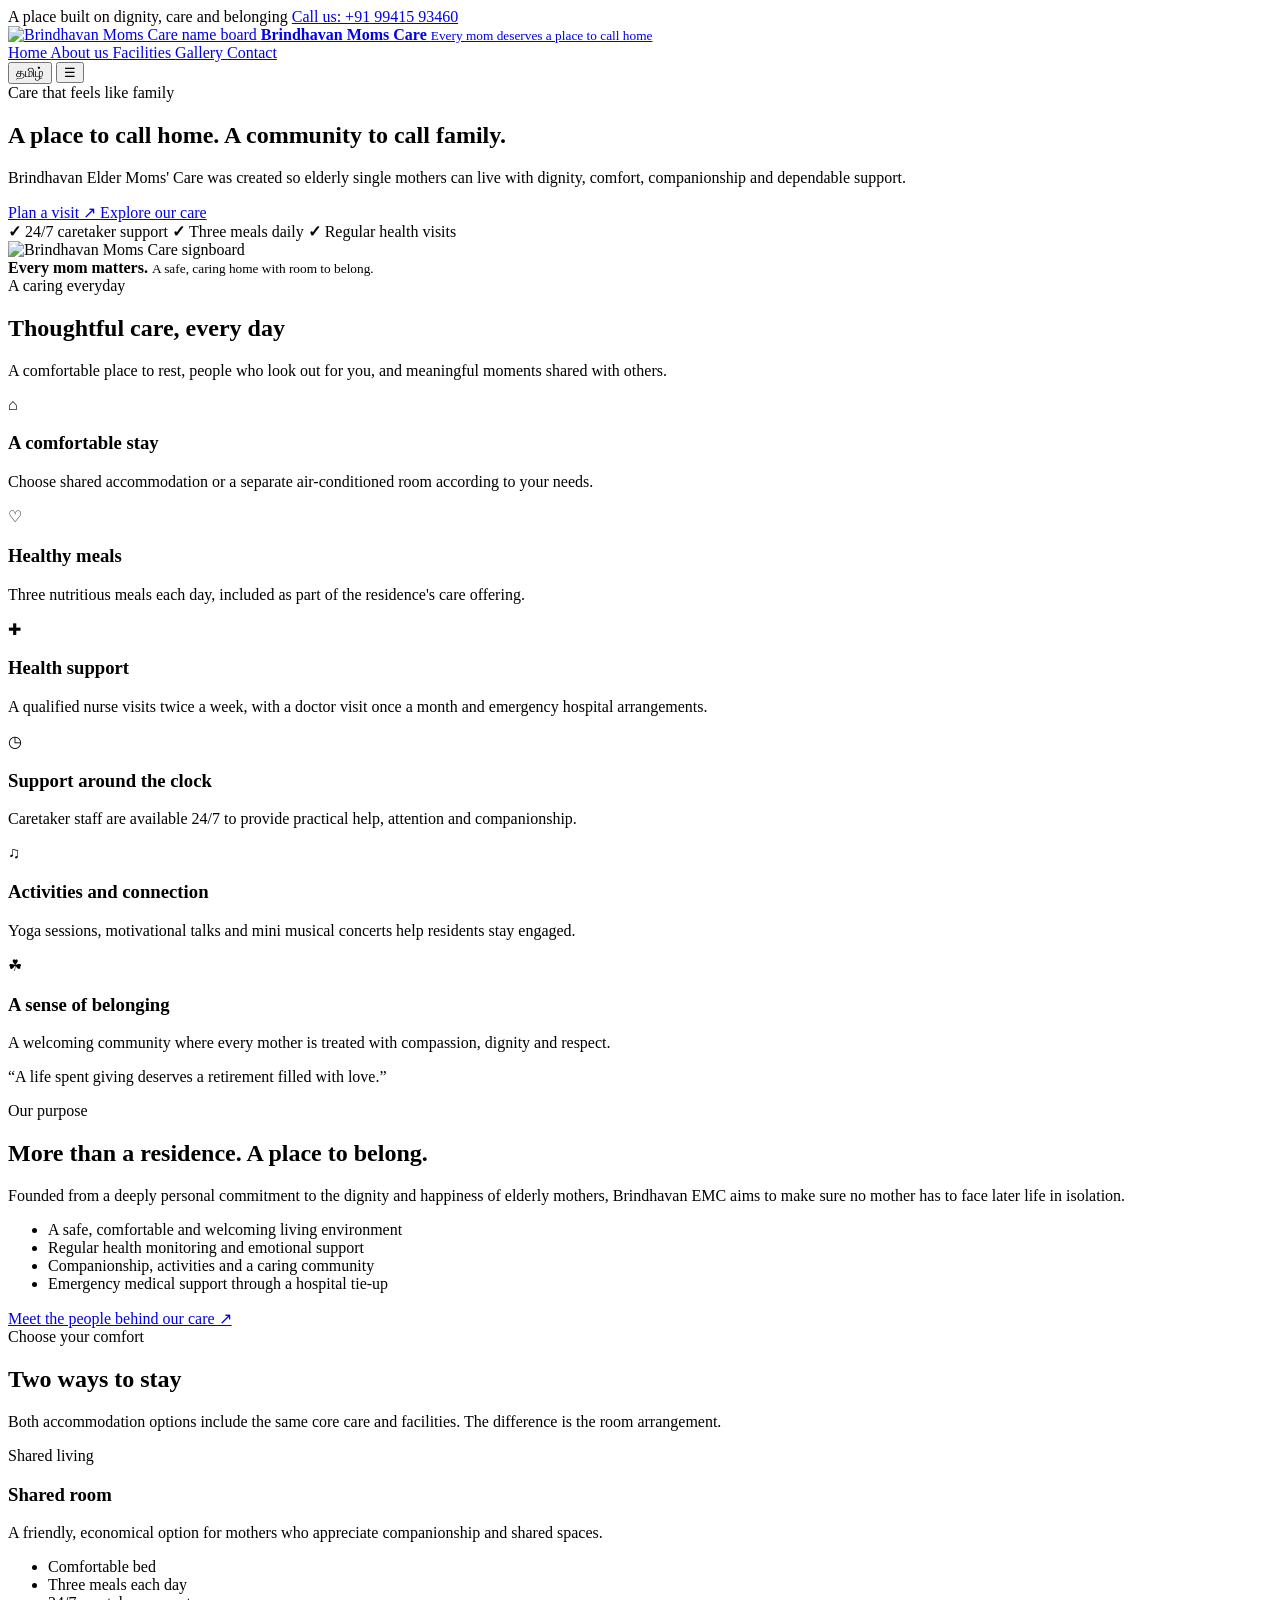
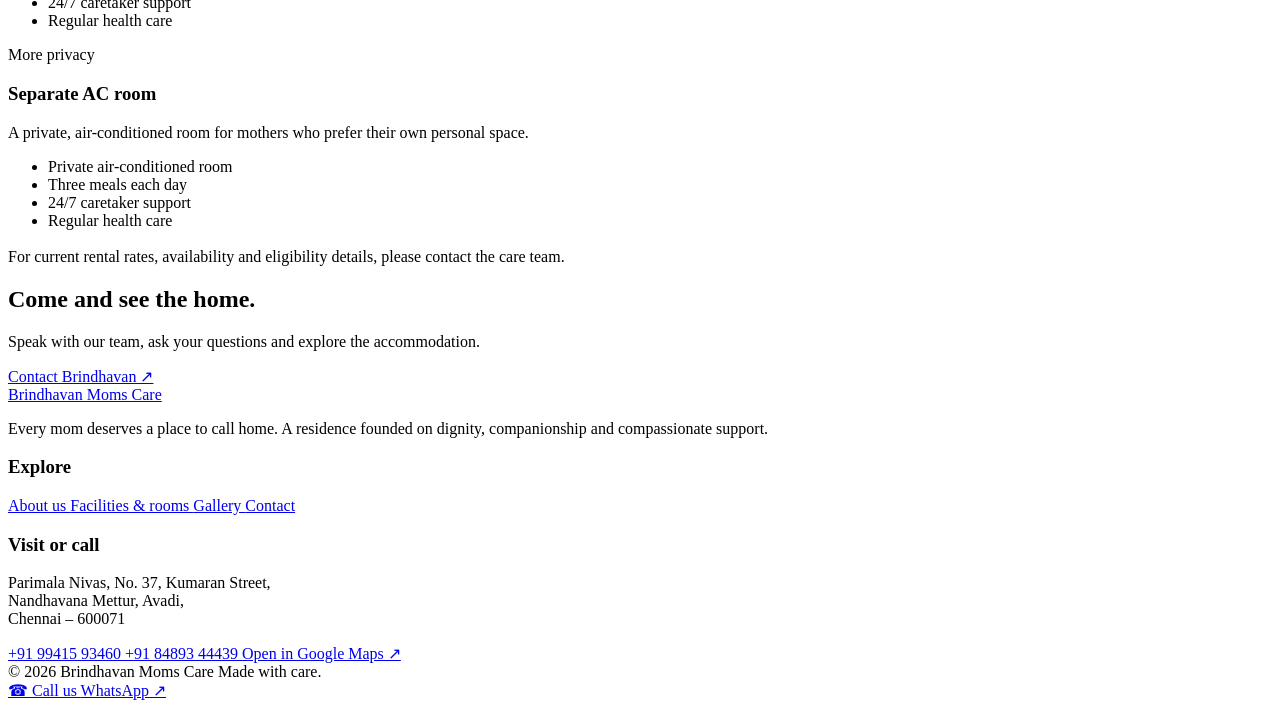
==== index.html @ d71b8631 "Add files via upload" ====
<!doctype html>
<html lang="en">
    <head>
        <meta charset="utf-8">
        <meta name="viewport" content="width=device-width,initial-scale=1">
        <meta name="theme-color" content="#304c3b">
        <meta name="description" content="Brindhavan Elder Moms' Care — a welcoming residence for elderly single mothers, with meals, round-the-clock caretaker support and regular health care.">
        <title>
            Brindhavan Moms Care | A place to call home
        </title>
        <link rel="stylesheet" href="assets/style.css">
    </head>
    <body>
        <div class="topbar">
            <div class="container">
                <span data-en="A place built on dignity, care and belonging" data-ta="மரியாதை, அக்கறை, அன்பு நிறைந்த இல்லம்">
                    A place built on dignity, care and belonging
                </span>
                <span class="top-right">
                    <a href="tel:+919941593460">
                        Call us: +91 99415 93460
                    </a>
                </span>
            </div>
        </div>
        <header class="site-header">
            <div class="container nav-wrap">
                <a class="brand" href="index.html">
                    <img src="assets/brindhavan-board.jpg" alt="Brindhavan Moms Care name board">
                    <span>
                        <strong>
                            Brindhavan Moms Care
                        </strong>
                        <small>
                            Every mom deserves a place to call home
                        </small>
                    </span>
                </a>
                <nav class="nav" aria-label="Main navigation">
                    <a class="active" href="index.html" data-en="Home" data-ta="முகப்பு">
                        Home
                    </a>
                    <a href="about.html" data-en="About us" data-ta="எங்களைப் பற்றி">
                        About us
                    </a>
                    <a href="facilities.html" data-en="Facilities" data-ta="வசதிகள்">
                        Facilities
                    </a>
                    <a href="gallery.html" data-en="Gallery" data-ta="புகைப்படங்கள்">
                        Gallery
                    </a>
                    <a href="contact.html" data-en="Contact" data-ta="தொடர்பு">
                        Contact
                    </a>
                </nav>
                <div class="nav-actions">
                    <button class="lang-btn" type="button" aria-label="Switch language">
                        தமிழ்
                    </button>
                    <button class="menu-btn" type="button" aria-label="Open navigation" aria-expanded="false">
                        ☰
                    </button>
                </div>
            </div>
        </header>
        <main>
            <section class="hero">
                <div class="container hero-grid">
                    <div class="hero-copy">
                        <span class="eyebrow" data-en="Care that feels like family" data-ta="குடும்பம் போன்ற அக்கறை">
                            Care that feels like family
                        </span>
                        <h1 data-en="A place to call home. A community to call family." data-ta="அன்பான இல்லம். குடும்பம் போன்ற உறவு.">
                            A place to call home. A community to call family.
                        </h1>
                        <p class="lead" data-en="Brindhavan Elder Moms' Care was created so elderly single mothers can live with dignity, comfort, companionship and dependable support." data-ta="முதிய ஒற்றைத் தாய்மார்கள் மரியாதை, வசதி, நட்பு மற்றும் நம்பகமான ஆதரவுடன் வாழ Brindhavan Elder Moms' Care உருவாக்கப்பட்டது.">
                            Brindhavan Elder Moms' Care was created so elderly single mothers can live with dignity, comfort, companionship and dependable support.
                        </p>
                        <div class="hero-actions">
                            <a class="btn" href="contact.html" data-en="Plan a visit ↗" data-ta="வருகையைத் திட்டமிடுங்கள் ↗">
                                Plan a visit ↗
                            </a>
                            <a class="btn light" href="facilities.html" data-en="Explore our care" data-ta="எங்கள் வசதிகளைப் பாருங்கள்">
                                Explore our care
                            </a>
                        </div>
                        <div class="trust-row">
                            <span>
                                <b class="check">
                                    ✓
                                </b>
                                24/7 caretaker support
                            </span>
                            <span>
                                <b class="check">
                                    ✓
                                </b>
                                Three meals daily
                            </span>
                            <span>
                                <b class="check">
                                    ✓
                                </b>
                                Regular health visits
                            </span>
                        </div>
                    </div>
                    <div class="hero-visual">
                        <div class="visual-orb">
                        </div>
                        <img class="hero-board" src="assets/brindhavan-board.jpg" alt="Brindhavan Moms Care signboard">
                        <div class="visual-note">
                            <strong>
                                Every mom matters.
                            </strong>
                            <small>
                                A safe, caring home with room to belong.
                            </small>
                        </div>
                    </div>
                </div>
            </section>
            <section class="section">
                <div class="container">
                    <div class="section-head center reveal">
                        <span class="eyebrow">
                            A caring everyday
                        </span>
                        <h2>
                            Thoughtful care, every day
                        </h2>
                        <p class="lead">
                            A comfortable place to rest, people who look out for you, and meaningful moments shared with others.
                        </p>
                    </div>
                    <div class="cards">
                        <article class="card reveal">
                            <div class="icon-box">
                                ⌂
                            </div>
                            <h3>
                                A comfortable stay
                            </h3>
                            <p>
                                Choose shared accommodation or a separate air-conditioned room according to your needs.
                            </p>
                        </article>
                        <article class="card reveal">
                            <div class="icon-box">
                                ♡
                            </div>
                            <h3>
                                Healthy meals
                            </h3>
                            <p>
                                Three nutritious meals each day, included as part of the residence's care offering.
                            </p>
                        </article>
                        <article class="card reveal">
                            <div class="icon-box">
                                ✚
                            </div>
                            <h3>
                                Health support
                            </h3>
                            <p>
                                A qualified nurse visits twice a week, with a doctor visit once a month and emergency hospital arrangements.
                            </p>
                        </article>
                        <article class="card reveal">
                            <div class="icon-box">
                                ◷
                            </div>
                            <h3>
                                Support around the clock
                            </h3>
                            <p>
                                Caretaker staff are available 24/7 to provide practical help, attention and companionship.
                            </p>
                        </article>
                        <article class="card reveal">
                            <div class="icon-box">
                                ♫
                            </div>
                            <h3>
                                Activities and connection
                            </h3>
                            <p>
                                Yoga sessions, motivational talks and mini musical concerts help residents stay engaged.
                            </p>
                        </article>
                        <article class="card reveal">
                            <div class="icon-box">
                                ☘
                            </div>
                            <h3>
                                A sense of belonging
                            </h3>
                            <p>
                                A welcoming community where every mother is treated with compassion, dignity and respect.
                            </p>
                        </article>
                    </div>
                </div>
            </section>
            <section class="section soft-band">
                <div class="container split">
                    <div class="art-panel reveal">
                        <div class="art-quote">
                            <p>
                                “A life spent giving deserves a retirement filled with love.”
                            </p>
                        </div>
                    </div>
                    <div class="reveal">
                        <span class="eyebrow">
                            Our purpose
                        </span>
                        <h2>
                            More than a residence. A place to belong.
                        </h2>
                        <p class="lead">
                            Founded from a deeply personal commitment to the dignity and happiness of elderly mothers, Brindhavan EMC aims to make sure no mother has to face later life in isolation.
                        </p>
                        <ul class="check-list">
                            <li>
                                A safe, comfortable and welcoming living environment
                            </li>
                            <li>
                                Regular health monitoring and emotional support
                            </li>
                            <li>
                                Companionship, activities and a caring community
                            </li>
                            <li>
                                Emergency medical support through a hospital tie-up
                            </li>
                        </ul>
                        <a class="btn" href="about.html">
                            Meet the people behind our care ↗
                        </a>
                    </div>
                </div>
            </section>
            <section class="section">
                <div class="container">
                    <div class="section-head reveal">
                        <span class="eyebrow">
                            Choose your comfort
                        </span>
                        <h2>
                            Two ways to stay
                        </h2>
                        <p class="lead">
                            Both accommodation options include the same core care and facilities. The difference is the room arrangement.
                        </p>
                    </div>
                    <div class="room-grid">
                        <article class="room-card reveal">
                            <span class="room-tag">
                                Shared living
                            </span>
                            <h3>
                                Shared room
                            </h3>
                            <p>
                                A friendly, economical option for mothers who appreciate companionship and shared spaces.
                            </p>
                            <ul>
                                <li>
                                    Comfortable bed
                                </li>
                                <li>
                                    Three meals each day
                                </li>
                                <li>
                                    24/7 caretaker support
                                </li>
                                <li>
                                    Regular health care
                                </li>
                            </ul>
                        </article>
                        <article class="room-card featured reveal">
                            <span class="room-tag">
                                More privacy
                            </span>
                            <h3>
                                Separate AC room
                            </h3>
                            <p>
                                A private, air-conditioned room for mothers who prefer their own personal space.
                            </p>
                            <ul>
                                <li>
                                    Private air-conditioned room
                                </li>
                                <li>
                                    Three meals each day
                                </li>
                                <li>
                                    24/7 caretaker support
                                </li>
                                <li>
                                    Regular health care
                                </li>
                            </ul>
                        </article>
                    </div>
                    <p style="margin-top:18px;color:var(--muted)">
                        For current rental rates, availability and eligibility details, please contact the care team.
                    </p>
                </div>
            </section>
            <section class="section" style="padding-top:0">
                <div class="container">
                    <div class="cta-band reveal">
                        <div>
                            <h2>
                                Come and see the home.
                            </h2>
                            <p>
                                Speak with our team, ask your questions and explore the accommodation.
                            </p>
                        </div>
                        <a class="btn" href="contact.html">
                            Contact Brindhavan ↗
                        </a>
                    </div>
                </div>
            </section>
        </main>
        <footer class="site-footer">
            <div class="container">
                <div class="footer-grid">
                    <div>
                        <a class="footer-brand" href="index.html">
                            Brindhavan Moms Care
                        </a>
                        <p>
                            Every mom deserves a place to call home. A residence founded on dignity, companionship and compassionate support.
                        </p>
                    </div>
                    <div>
                        <h3>
                            Explore
                        </h3>
                        <a href="about.html">
                            About us
                        </a>
                        <a href="facilities.html">
                            Facilities
                            &
                            rooms
                        </a>
                        <a href="gallery.html">
                            Gallery
                        </a>
                        <a href="contact.html">
                            Contact
                        </a>
                    </div>
                    <div>
                        <h3>
                            Visit or call
                        </h3>
                        <p>
                            Parimala Nivas, No. 37, Kumaran Street,
                            <br>
                            Nandhavana Mettur, Avadi,
                            <br>
                            Chennai – 600071
                        </p>
                        <a href="tel:+919941593460">
                            +91 99415 93460
                        </a>
                        <a href="tel:+918489344439">
                            +91 84893 44439
                        </a>
                        <a target="_blank" rel="noopener" href="https://www.google.com/maps/search/?api=1&query=Parimala+Nivas+Kumaran+Street+Nandhavana+Mettur+Avadi+Chennai+600071">
                            Open in Google Maps ↗
                        </a>
                    </div>
                </div>
                <div class="copyright">
                    <span>
                        ©
                        <span data-year>
                        </span>
                        Brindhavan Moms Care
                    </span>
                    <span>
                        Made with care.
                    </span>
                </div>
            </div>
        </footer>
        <div class="mobile-cta">
            <a class="btn" href="tel:+919941593460">
                ☎ Call us
            </a>
            <a class="btn gold" href="https://wa.me/919941593460" target="_blank" rel="noopener">
                WhatsApp ↗
            </a>
        </div>
        <script src="assets/script.js">
        </script>
        <script>
            document.querySelector('[data-year]').textContent=new Date().getFullYear();
        </script>
    </body>
</html>
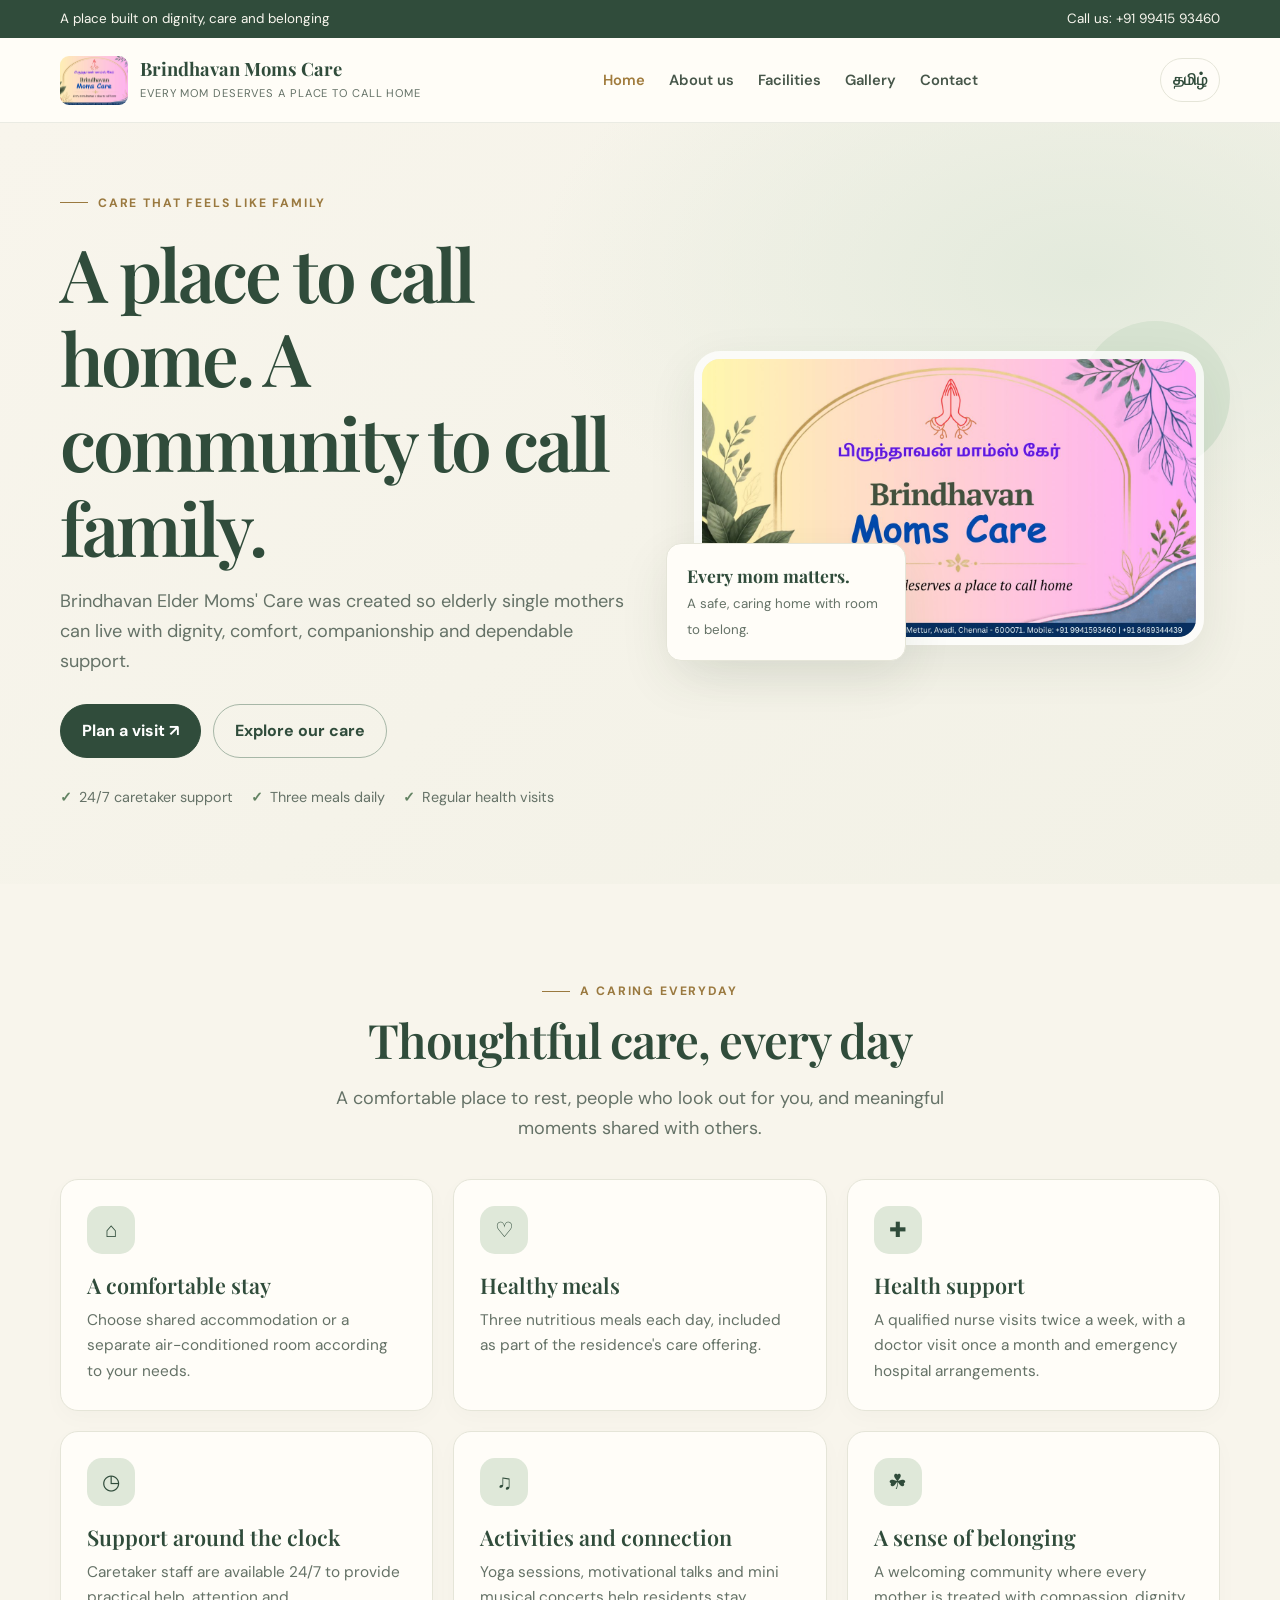
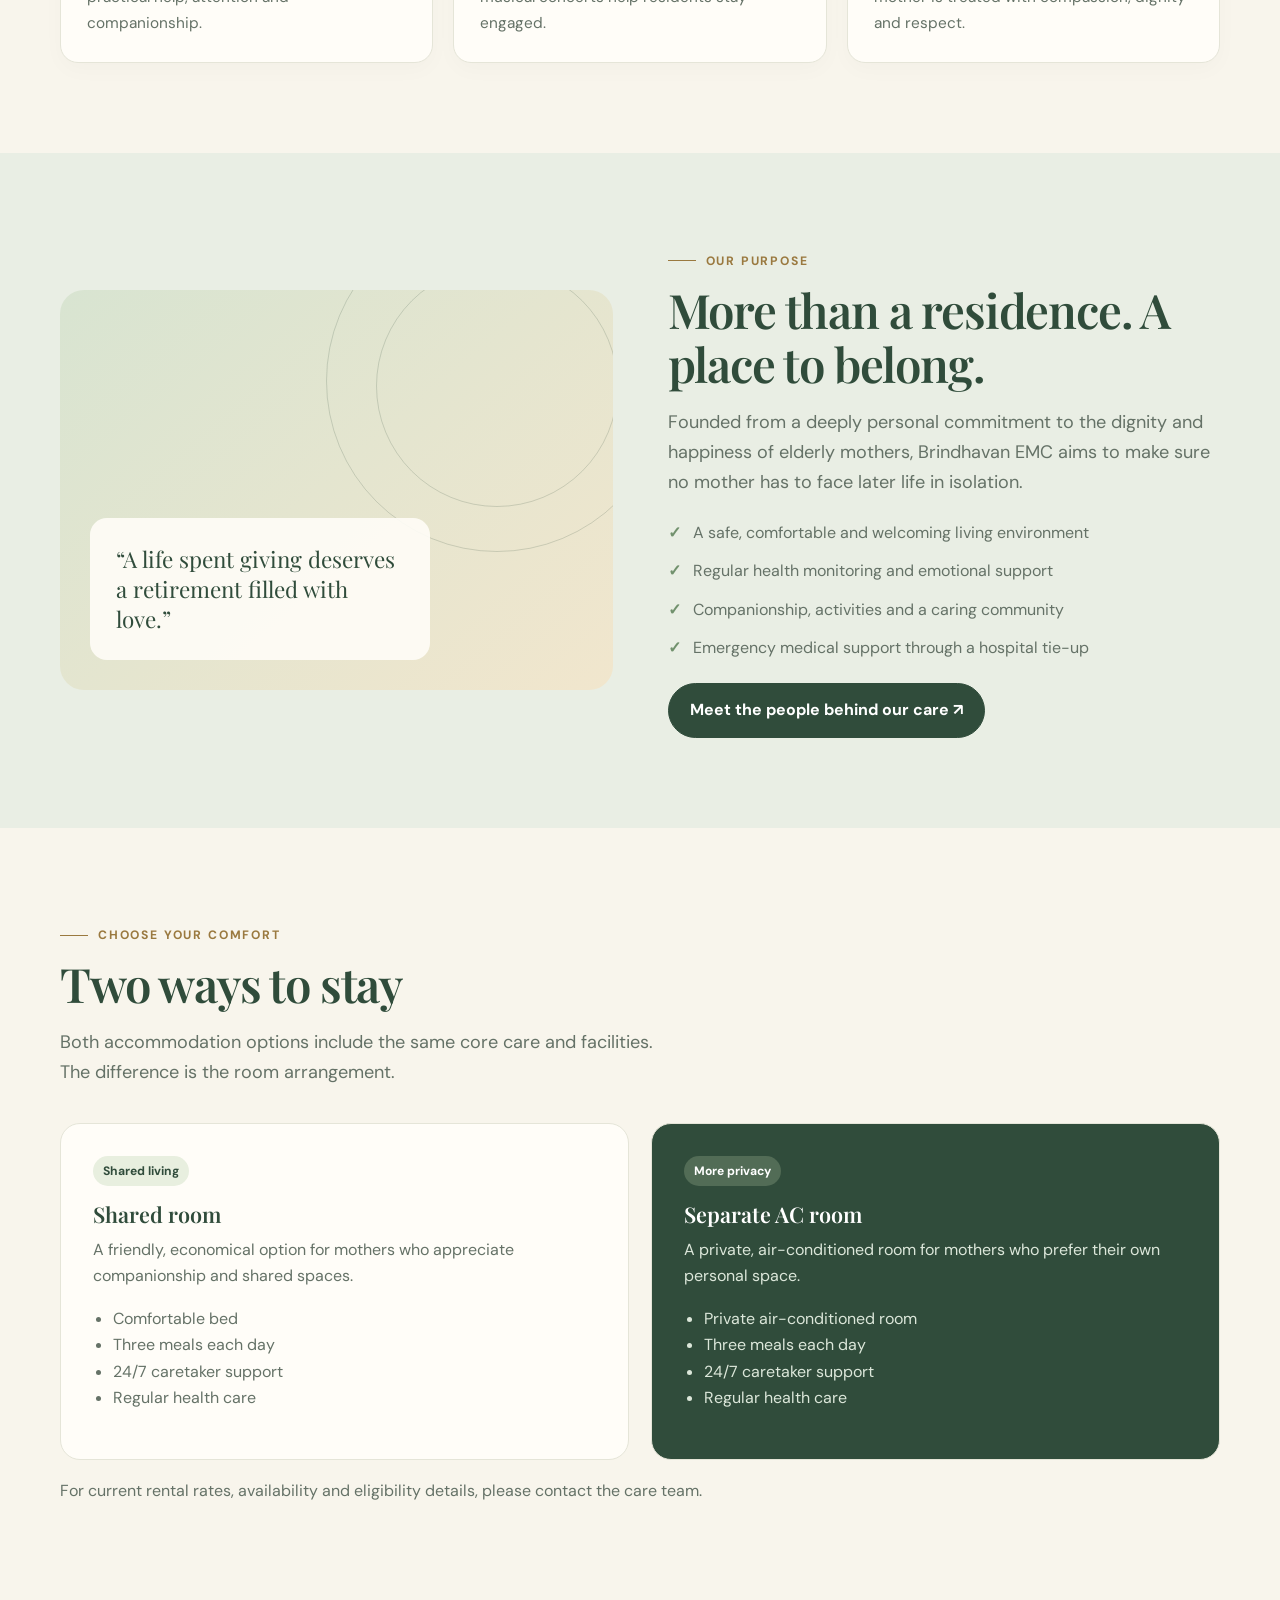
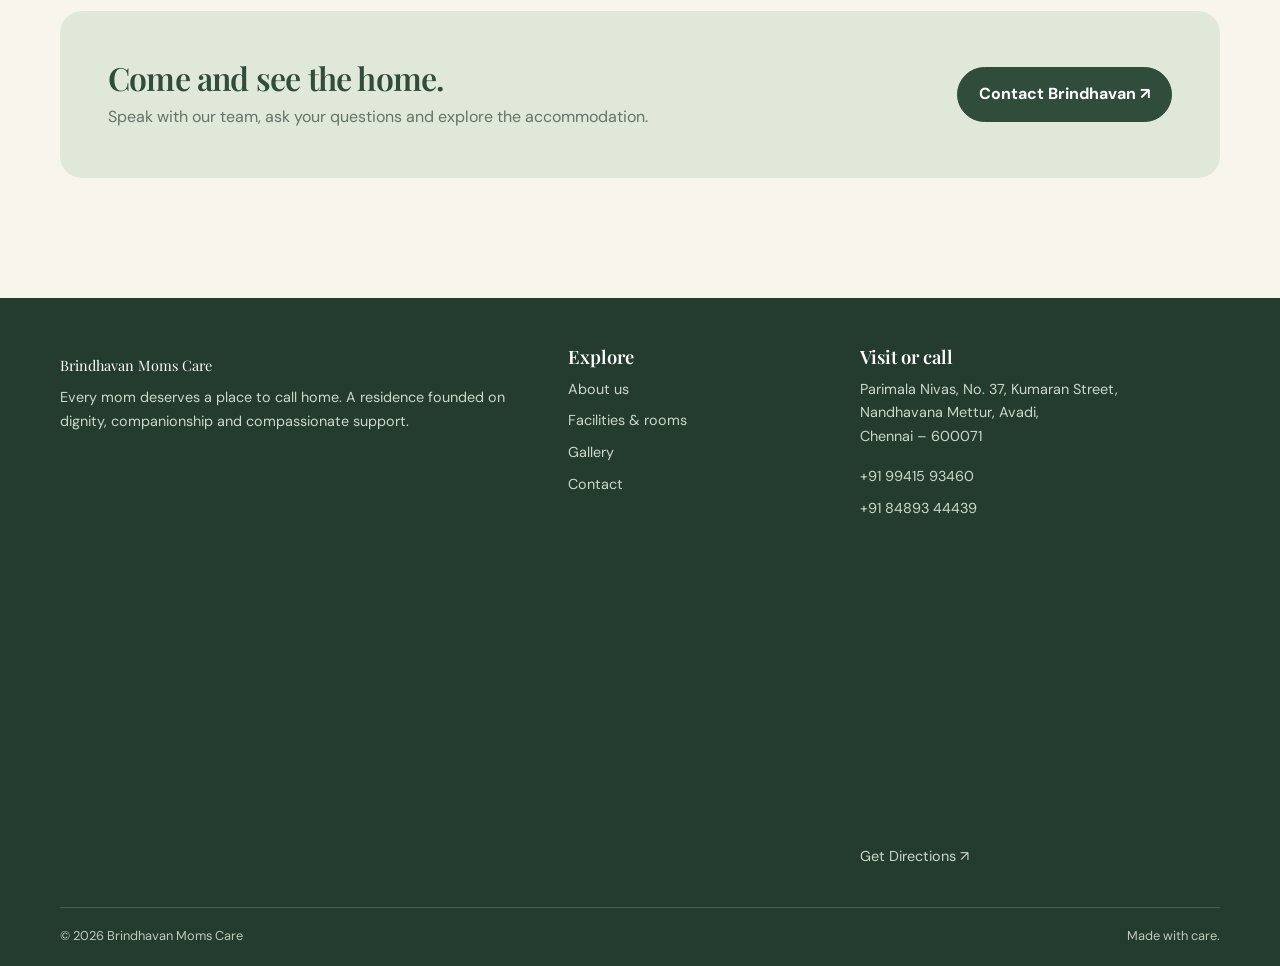
==== commit ea7e6e6b: "map update" ====
--- a/index.html
+++ b/index.html
@@ -377,8 +377,20 @@
                         <a href="tel:+918489344439">
                             +91 84893 44439
                         </a>
+                        <div class="map-container">
+            <iframe
+                src="https://www.google.com/maps?q=Parimala%20Nivas%2C%20No.%2037%2C%20Kumaran%20Street%2C%20Nandhavana%20Mettur%2C%20Avadi%2C%20Chennai%20600071&amp;output=embed"
+                title="Map showing Brindhavan Moms Care at Parimala Nivas, Avadi, Chennai"
+                width="100%"
+                height="300"
+                style="border:0;"
+                allowfullscreen
+                loading="lazy"
+                referrerpolicy="no-referrer-when-downgrade">
+            </iframe>
+        </div>
                         <a target="_blank" rel="noopener" href="https://www.google.com/maps/search/?api=1&query=Parimala+Nivas+Kumaran+Street+Nandhavana+Mettur+Avadi+Chennai+600071">
-                            Open in Google Maps ↗
+                            Get Directions ↗
                         </a>
                     </div>
                 </div>
@@ -409,4 +421,4 @@
             document.querySelector('[data-year]').textContent=new Date().getFullYear();
         </script>
     </body>
-</html>
+</html>
--- a/assets/style.css
+++ b/assets/style.css
@@ -0,0 +1,1035 @@
+@import url('https://fonts.googleapis.com/css2?family=DM+Sans:wght@400;500;600;700&family=Playfair+Display:wght@500;600;700&display=swap');
+:root {
+    --cream:#f8f5ec;
+    --paper:#fffdf8;
+    --green:#304c3b;
+    --green2:#496a52;
+    --sage:#dfe8d9;
+    --gold:#c6a66a;
+    --ink:#25342a;
+    --muted:#657267;
+    --line:#e5e5d8;
+    --white:#fff;
+    --shadow:0 18px 50px rgba(39,63,46,.09)
+}
+* {
+    box-sizing:border-box
+}
+html {
+    scroll-behavior:smooth
+}
+body {
+    margin:0;
+    background:var(--cream);
+    color:var(--ink);
+    font-family:'DM Sans',sans-serif;
+    line-height:1.65
+}
+img {
+    max-width:100%;
+    display:block
+}
+a {
+    color:inherit
+}
+button,input,textarea,select {
+    font:inherit
+}
+.container {
+    width:min(1160px,calc(100% - 40px));
+    margin:auto
+}
+.topbar {
+    background:var(--green);
+    color:#f9f7ef;
+    font-size:.84rem
+}
+.topbar .container {
+    display:flex;
+    justify-content:space-between;
+    gap:12px;
+    align-items:center;
+    padding:8px 0
+}
+.topbar a {
+    text-decoration:none
+}
+.site-header {
+    position:sticky;
+    top:0;
+    z-index:50;
+    background:rgba(255,253,248,.94);
+    backdrop-filter:blur(14px);
+    border-bottom:1px solid rgba(48,76,59,.1)
+}
+.nav-wrap {
+    min-height:84px;
+    display:flex;
+    align-items:center;
+    justify-content:space-between;
+    gap:20px
+}
+.brand {
+    display:flex;
+    align-items:center;
+    gap:12px;
+    text-decoration:none;
+    min-width:0
+}
+.brand img {
+    width:68px;
+    height:49px;
+    object-fit:cover;
+    object-position:center;
+    border-radius:9px
+}
+.brand strong {
+    display:block;
+    font-family:'Playfair Display',serif;
+    color:var(--green);
+    font-size:1.15rem;
+    line-height:1.2
+}
+.brand small {
+    display:block;
+    color:var(--muted);
+    font-size:.7rem;
+    letter-spacing:.08em;
+    text-transform:uppercase;
+    margin-top:4px
+}
+.nav {
+    display:flex;
+    align-items:center;
+    gap:24px
+}
+.nav a {
+    text-decoration:none;
+    font-size:.92rem;
+    font-weight:600;
+    color:#47574a;
+    transition:color .2s
+}
+.nav a:hover,.nav a.active {
+    color:#a17c3d
+}
+.nav-actions {
+    display:flex;
+    align-items:center;
+    gap:10px
+}
+.lang-btn,.menu-btn {
+    border:1px solid var(--line);
+    background:var(--paper);
+    color:var(--green);
+    border-radius:999px;
+    padding:8px 12px;
+    cursor:pointer;
+    font-weight:700
+}
+.menu-btn {
+    display:none
+}
+.btn {
+    display:inline-flex;
+    justify-content:center;
+    align-items:center;
+    gap:9px;
+    background:var(--green);
+    color:white;
+    text-decoration:none;
+    border:1px solid var(--green);
+    border-radius:999px;
+    padding:13px 21px;
+    font-weight:700;
+    transition:transform .2s,background .2s;
+    cursor:pointer
+}
+.btn:hover {
+    transform:translateY(-2px);
+    background:var(--green2)
+}
+.btn.light {
+    background:transparent;
+    color:var(--green);
+    border-color:#a7b7a7
+}
+.btn.gold {
+    background:#b38c4b;
+    border-color:#b38c4b
+}
+.eyebrow {
+    display:inline-flex;
+    align-items:center;
+    gap:10px;
+    color:#9a793f;
+    text-transform:uppercase;
+    letter-spacing:.15em;
+    font-size:.76rem;
+    font-weight:700
+}
+.eyebrow:before {
+    content:'';
+    width:28px;
+    height:1px;
+    background:currentColor
+}
+h1,h2,h3 {
+    font-family:'Playfair Display',serif;
+    line-height:1.16;
+    color:var(--green);
+    font-weight:600
+}
+h1 {
+    font-size:clamp(2.6rem,5.7vw,5rem);
+    letter-spacing:-.04em;
+    margin:18px 0
+}
+h2 {
+    font-size:clamp(2rem,3.7vw,3.2rem);
+    letter-spacing:-.025em;
+    margin:12px 0 16px
+}
+h3 {
+    font-size:1.35rem;
+    margin:0 0 10px
+}
+p {
+    margin:0 0 16px
+}
+.lead {
+    font-size:1.13rem;
+    color:var(--muted);
+    max-width:620px
+}
+.section {
+    padding:90px 0
+}
+.section-head {
+    max-width:700px;
+    margin-bottom:35px
+}
+.section-head.center {
+    text-align:center;
+    margin-left:auto;
+    margin-right:auto
+}
+.section-head.center .eyebrow {
+    justify-content:center
+}
+.section-head.center .lead {
+    margin-left:auto;
+    margin-right:auto
+}
+.hero {
+    padding:62px 0 74px;
+    overflow:hidden;
+    position:relative;
+    background:radial-gradient(ellipse at 85% 20%,#e3eadc 0,transparent 36%),linear-gradient(135deg,#f8f5ec 0%,#f2f1e6 100%)
+}
+.hero-grid {
+    display:grid;
+    grid-template-columns:1.02fr .98fr;
+    align-items:center;
+    gap:54px
+}
+.hero h1 em {
+    font-weight:500;
+    color:#9b7c48
+}
+.hero-actions {
+    display:flex;
+    flex-wrap:wrap;
+    gap:12px;
+    margin:27px 0
+}
+.trust-row {
+    display:flex;
+    gap:18px;
+    flex-wrap:wrap;
+    margin-top:28px;
+    color:var(--muted);
+    font-size:.9rem
+}
+.trust-row span {
+    display:flex;
+    align-items:center;
+    gap:7px
+}
+.check {
+    color:#638363;
+    font-weight:800
+}
+.hero-visual {
+    position:relative;
+    padding:16px
+}
+.hero-board {
+    width:100%;
+    border-radius:26px;
+    box-shadow:var(--shadow);
+    border:8px solid rgba(255,255,255,.75);
+    position:relative;
+    z-index:2
+}
+.visual-orb {
+    position:absolute;
+    border-radius:50%;
+    background:#d7e3d1;
+    right:-10px;
+    top:-14px;
+    width:150px;
+    height:150px
+}
+.visual-note {
+    position:absolute;
+    z-index:3;
+    bottom:0;
+    left:-12px;
+    background:var(--paper);
+    border:1px solid var(--line);
+    padding:17px 20px;
+    border-radius:15px;
+    box-shadow:var(--shadow);
+    max-width:240px
+}
+.visual-note strong {
+    display:block;
+    font-family:'Playfair Display',serif;
+    font-size:1.1rem;
+    color:var(--green)
+}
+.visual-note small {
+    color:var(--muted)
+}
+.stats {
+    display:grid;
+    grid-template-columns:repeat(3,1fr);
+    gap:1px;
+    background:var(--line);
+    border:1px solid var(--line);
+    border-radius:18px;
+    overflow:hidden;
+    margin-top:44px
+}
+.stat {
+    background:var(--paper);
+    padding:21px;
+    text-align:center
+}
+.stat strong {
+    display:block;
+    font-family:'Playfair Display',serif;
+    font-size:1.6rem;
+    color:var(--green)
+}
+.stat span {
+    font-size:.82rem;
+    color:var(--muted)
+}
+.cards {
+    display:grid;
+    grid-template-columns:repeat(3,1fr);
+    gap:20px
+}
+.card {
+    background:var(--paper);
+    border:1px solid var(--line);
+    border-radius:18px;
+    padding:26px;
+    box-shadow:0 7px 22px rgba(39,63,46,.025)
+}
+.icon-box {
+    width:48px;
+    height:48px;
+    border-radius:15px;
+    background:var(--sage);
+    display:grid;
+    place-items:center;
+    color:var(--green);
+    font-size:1.3rem;
+    margin-bottom:19px
+}
+.card p {
+    color:var(--muted);
+    font-size:.96rem;
+    margin:0
+}
+.soft-band {
+    background:#e9eee4
+}
+.split {
+    display:grid;
+    grid-template-columns:1fr 1fr;
+    align-items:center;
+    gap:55px
+}
+.art-panel {
+    min-height:400px;
+    border-radius:24px;
+    position:relative;
+    overflow:hidden;
+    background:linear-gradient(140deg,#d8e4d1,#f1e6cd);
+    padding:30px;
+    display:flex;
+    align-items:end
+}
+.art-panel:before,.art-panel:after {
+    content:'';
+    position:absolute;
+    border-radius:50%;
+    border:1px solid rgba(48,76,59,.18)
+}
+.art-panel:before {
+    width:340px;
+    height:340px;
+    top:-80px;
+    right:-55px
+}
+.art-panel:after {
+    width:240px;
+    height:240px;
+    top:-25px;
+    right:-5px
+}
+.art-quote {
+    position:relative;
+    z-index:2;
+    background:rgba(255,253,248,.9);
+    padding:26px;
+    border-radius:17px;
+    max-width:340px
+}
+.art-quote p {
+    font-family:'Playfair Display',serif;
+    font-size:1.4rem;
+    line-height:1.35;
+    color:var(--green);
+    margin:0
+}
+.check-list {
+    list-style:none;
+    padding:0;
+    margin:22px 0
+}
+.check-list li {
+    display:flex;
+    gap:12px;
+    margin:12px 0;
+    color:var(--muted)
+}
+.check-list li:before {
+    content:'✓';
+    color:#71916d;
+    font-weight:800
+}
+.room-grid {
+    display:grid;
+    grid-template-columns:1fr 1fr;
+    gap:22px
+}
+.room-card {
+    padding:32px;
+    border-radius:20px;
+    border:1px solid var(--line);
+    background:var(--paper);
+    position:relative;
+    overflow:hidden
+}
+.room-card.featured {
+    background:var(--green);
+    color:#eef4eb
+}
+.room-card.featured h3 {
+    color:#fff
+}
+.room-card.featured p,.room-card.featured li {
+    color:#dce7da
+}
+.room-card p {
+    color:var(--muted)
+}
+.room-card ul {
+    padding-left:20px;
+    color:var(--muted)
+}
+.room-tag {
+    display:inline-block;
+    background:#e8efdf;
+    color:var(--green);
+    padding:5px 10px;
+    border-radius:999px;
+    font-size:.76rem;
+    font-weight:700;
+    margin-bottom:16px
+}
+.room-card.featured .room-tag {
+    background:#526c56;
+    color:#fff
+}
+.profile-list {
+    display:grid;
+    gap:22px
+}
+.profile {
+    display:grid;
+    grid-template-columns:260px 1fr;
+    gap:30px;
+    align-items:stretch;
+    padding:24px;
+    border-radius:22px;
+    background:var(--paper);
+    border:1px solid var(--line);
+    box-shadow:0 8px 28px rgba(39,63,46,.04)
+}
+.portrait-placeholder {
+    min-height:250px;
+    border-radius:16px;
+    background:linear-gradient(145deg,#e3eadc,#f1e5cd);
+    display:flex;
+    align-items:center;
+    justify-content:center;
+    position:relative;
+    overflow:hidden;
+    text-align:center;
+    padding:20px
+}
+.portrait img {
+    width: 100%;
+    height: 100%;
+    display: block;
+    object-fit: cover;
+    object-position: center top;
+}
+.portrait-placeholder:before {
+    content:'';
+    position:absolute;
+    width:180px;
+    height:180px;
+    border:1px solid rgba(48,76,59,.15);
+    border-radius:50%;
+    top:-45px;
+    right:-50px
+}
+.portrait-placeholder .initials {
+    font-family:'Playfair Display',serif;
+    font-size:3rem;
+    color:#58725a;
+    opacity:.7
+}
+.portrait-placeholder small {
+    display:block;
+    position:absolute;
+    bottom:13px;
+    left:12px;
+    right:12px;
+    color:#5e705f;
+    font-size:.72rem
+}
+.profile-body {
+    padding:8px 0
+}
+.role {
+    font-size:.75rem;
+    text-transform:uppercase;
+    letter-spacing:.14em;
+    color:#a07d43;
+    font-weight:800
+}
+.profile h3 {
+    font-size:1.8rem;
+    margin:8px 0
+}
+.profile .position {
+    color:var(--muted);
+    font-size:.9rem;
+    margin-bottom:16px
+}
+.message {
+    padding-left:17px;
+    border-left:2px solid var(--gold);
+    font-family:'Playfair Display',serif;
+    font-size:1.08rem;
+    color:#435848;
+    margin:15px 0 18px
+}
+.contact-links {
+    display:flex;
+    gap:10px;
+    flex-wrap:wrap
+}
+.contact-links a {
+    font-size:.86rem;
+    text-decoration:none;
+    border:1px solid var(--line);
+    border-radius:999px;
+    padding:8px 12px;
+    color:var(--green);
+    font-weight:700
+}
+.profile-note {
+    font-size:.82rem;
+    color:var(--muted);
+    margin-top:24px
+}
+.page-hero {
+    padding:65px 0;
+    background:linear-gradient(120deg,#e9eee4,#f8f5ec);
+    border-bottom:1px solid var(--line)
+}
+.page-hero h1 {
+    font-size:clamp(2.5rem,5vw,4.2rem);
+    max-width:800px
+}
+.page-hero .lead {
+    max-width:730px
+}
+.gallery-grid {
+    display:grid;
+    grid-template-columns:repeat(3,1fr);
+    gap:18px
+}
+.gallery-tile {
+    min-height:250px;
+    border-radius:18px;
+    padding:22px;
+    display:flex;
+    align-items:end;
+    position:relative;
+    overflow:hidden;
+    background:linear-gradient(145deg,#dce7d6,#f3e6cb)
+}
+.gallery-tile:nth-child(2) {
+    background:linear-gradient(145deg,#d4e2df,#f0e4d2)
+}
+.gallery-tile:nth-child(3) {
+    background:linear-gradient(145deg,#e6ddcc,#cdddc9)
+}
+.gallery-tile:nth-child(4) {
+    background:linear-gradient(145deg,#dce4d4,#ead7c6)
+}
+.gallery-tile:nth-child(5) {
+    background:linear-gradient(145deg,#e9e3d2,#d5e4d4)
+}
+.gallery-tile:nth-child(6) {
+    background:linear-gradient(145deg,#d4e1d4,#e9ddc7)
+}
+.gallery-tile:before {
+    content:'';
+    position:absolute;
+    width:220px;
+    height:220px;
+    border-radius:50%;
+    border:1px solid rgba(48,76,59,.18);
+    top:-65px;
+    right:-45px
+}
+.gallery-tile span {
+    position:relative;
+    background:rgba(255,253,248,.86);
+    padding:10px 14px;
+    border-radius:11px;
+    font-weight:700;
+    color:var(--green)
+}
+.notice {
+    padding:15px 18px;
+    background:#f1ead8;
+    border:1px solid #e5d8b9;
+    border-radius:12px;
+    color:#66583c;
+    font-size:.88rem
+}
+.contact-grid {
+    display:grid;
+    grid-template-columns:.9fr 1.1fr;
+    gap:28px
+}
+.contact-panel {
+    background:var(--green);
+    color:#eef4eb;
+    padding:32px;
+    border-radius:20px
+}
+.contact-panel h2,.contact-panel h3 {
+    color:white
+}
+.contact-panel p {
+    color:#dce7da
+}
+.contact-item {
+    padding:17px 0;
+    border-top:1px solid rgba(255,255,255,.18)
+}
+.contact-item strong {
+    display:block;
+    color:#fff
+}
+.contact-item a {
+    color:#eef4eb;
+    text-decoration:none
+}
+.form-panel {
+    background:var(--paper);
+    border:1px solid var(--line);
+    padding:32px;
+    border-radius:20px
+}
+.form-grid {
+    display:grid;
+    grid-template-columns:1fr 1fr;
+    gap:16px
+}
+.field {
+    display:flex;
+    flex-direction:column;
+    gap:7px
+}
+.field.full {
+    grid-column:1/-1
+}
+.field label {
+    font-size:.87rem;
+    font-weight:700;
+    color:#485b4b
+}
+.field input,.field textarea,.field select {
+    width:100%;
+    border:1px solid #d9dfd4;
+    border-radius:10px;
+    padding:12px 13px;
+    background:#fffefa;
+    color:var(--ink)
+}
+.field textarea {
+    min-height:120px;
+    resize:vertical
+}
+.field input:focus,.field textarea:focus,.field select:focus {
+    outline:2px solid #9db79b;
+    outline-offset:1px
+}
+.faq {
+    max-width:850px;
+    margin:auto
+}
+.faq-item {
+    border-bottom:1px solid var(--line)
+}
+.faq-q {
+    width:100%;
+    text-align:left;
+    background:none;
+    border:0;
+    padding:20px 0;
+    display:flex;
+    justify-content:space-between;
+    gap:20px;
+    color:var(--green);
+    font-family:'Playfair Display',serif;
+    font-size:1.15rem;
+    cursor:pointer
+}
+.faq-a {
+    display:none;
+    color:var(--muted);
+    padding:0 30px 20px 0
+}
+.faq-item.open .faq-a {
+    display:block
+}
+.faq-q span:last-child {
+    font-family:'DM Sans',sans-serif;
+    font-size:1.4rem
+}
+.cta-band {
+    background:var(--sage);
+    padding:48px;
+    border-radius:22px;
+    display:flex;
+    align-items:center;
+    justify-content:space-between;
+    gap:25px
+}
+.cta-band h2 {
+    font-size:2rem;
+    margin:0 0 8px
+}
+.cta-band p {
+    color:var(--muted);
+    margin:0
+}
+.site-footer {
+    background:#243c2e;
+    color:#eaf0e7;
+    padding:48px 0 20px;
+    margin-top:30px
+}
+.footer-grid {
+    display:grid;
+    grid-template-columns:1.3fr .7fr 1fr;
+    gap:40px
+}
+.site-footer h3 {
+    color:#fff;
+    font-size:1.15rem
+}
+.site-footer p,.site-footer a {
+    color:#cbd8ca;
+    font-size:.9rem
+}
+.site-footer a {
+    display:block;
+    text-decoration:none;
+    margin:8px 0
+}
+.footer-brand {
+    font-family:'Playfair Display',serif;
+    font-size:1.4rem;
+    color:#fff!important
+}
+.copyright {
+    border-top:1px solid rgba(255,255,255,.16);
+    margin-top:30px;
+    padding-top:17px;
+    color:#bdcbbb;
+    font-size:.8rem;
+    display:flex;
+    justify-content:space-between;
+    gap:12px;
+    flex-wrap:wrap
+}
+.reveal {
+    opacity:0;
+    transform:translateY(16px);
+    transition:opacity .6s ease,transform .6s ease
+}
+.reveal.visible {
+    opacity:1;
+    transform:none
+}
+.mobile-cta {
+    display:none
+}
+@media(max-width:900px) {
+    .hero-grid,.split {
+        grid-template-columns:1fr;
+        gap:34px
+    }
+    .hero-copy {
+        max-width:760px
+    }
+    .hero-visual {
+        max-width:720px;
+        margin:auto
+    }
+    .cards {
+        grid-template-columns:repeat(2,1fr)
+    }
+    .profile {
+        grid-template-columns:220px 1fr
+    }
+    .contact-grid {
+        grid-template-columns:1fr
+    }
+    .footer-grid {
+        grid-template-columns:1fr 1fr
+    }
+    .footer-grid>div:first-child {
+        grid-column:1/-1
+    }
+    .nav {
+        gap:14px
+    }
+    .nav a {
+        font-size:.86rem
+    }
+}
+@media(max-width:680px) {
+    .container {
+        width:min(100% - 30px,1160px)
+    }
+    .topbar .container {
+        font-size:.75rem
+    }
+    .topbar .top-right {
+        display:none
+    }
+    .nav-wrap {
+        min-height:72px
+    }
+    .brand img {
+        width:55px;
+        height:42px
+    }
+    .brand strong {
+        font-size:1rem
+    }
+    .brand small {
+        font-size:.6rem
+    }
+    .menu-btn {
+        display:inline-flex
+    }
+    .nav {
+        display:none;
+        position:absolute;
+        top:100%;
+        left:0;
+        right:0;
+        padding:16px 20px 22px;
+        background:var(--paper);
+        border-bottom:1px solid var(--line);
+        box-shadow:var(--shadow);
+        flex-direction:column;
+        align-items:stretch;
+        gap:0
+    }
+    .nav.open {
+        display:flex
+    }
+    .nav a {
+        padding:12px 4px;
+        border-bottom:1px solid var(--line);
+        font-size:.96rem
+    }
+    .nav a:last-child {
+        border-bottom:0
+    }
+    .nav-actions {
+        margin-left:auto
+    }
+    .lang-btn {
+        padding:8px 10px
+    }
+    .hero {
+        padding:42px 0 50px
+    }
+    .hero-grid {
+        gap:26px
+    }
+    .hero-visual {
+        padding:8px 6px 18px
+    }
+    .hero-board {
+        border-width:5px;
+        border-radius:18px
+    }
+    .visual-note {
+        left:0;
+        bottom:-3px;
+        padding:12px 14px;
+        max-width:210px
+    }
+    .visual-orb {
+        width:100px;
+        height:100px;
+        right:0
+    }
+    .section {
+        padding:62px 0
+    }
+    .cards,.room-grid,.gallery-grid {
+        grid-template-columns:1fr
+    }
+    .card {
+        padding:22px
+    }
+    .stats {
+        grid-template-columns:1fr
+    }
+    .stat {
+        padding:15px
+    }
+    .split {
+        gap:28px
+    }
+    .art-panel {
+        min-height:310px;
+        padding:18px
+    }
+    .art-quote {
+        padding:19px
+    }
+    .profile {
+        grid-template-columns:1fr;
+        gap:18px;
+        padding:16px
+    }
+    .portrait-placeholder {
+        min-height:230px
+    }
+    .profile-body {
+        padding:0 3px 4px
+    }
+    .profile h3 {
+        font-size:1.55rem
+    }
+    .gallery-tile {
+        min-height:220px
+    }
+    .page-hero {
+        padding:45px 0
+    }
+    .contact-panel,.form-panel {
+        padding:23px
+    }
+    .form-grid {
+        grid-template-columns:1fr
+    }
+    .field.full {
+        grid-column:auto
+    }
+    .cta-band {
+        padding:28px;
+        align-items:flex-start;
+        flex-direction:column
+    }
+    .footer-grid {
+        grid-template-columns:1fr;
+        gap:24px
+    }
+    .footer-grid>div:first-child {
+        grid-column:auto
+    }
+    .copyright {
+        flex-direction:column
+    }
+    .mobile-cta {
+        display:flex;
+        position:fixed;
+        z-index:45;
+        bottom:12px;
+        left:12px;
+        right:12px;
+        gap:8px;
+        padding:8px;
+        background:rgba(255,253,248,.94);
+        backdrop-filter:blur(12px);
+        border:1px solid var(--line);
+        border-radius:999px;
+        box-shadow:var(--shadow)
+    }
+    .mobile-cta .btn {
+        flex:1;
+        padding:11px 12px;
+        font-size:.88rem
+    }
+    .site-footer {
+        padding-bottom:95px
+    }
+}
+@media(prefers-reduced-motion:reduce) {
+    html {
+        scroll-behavior:auto
+    }
+    .reveal {
+        opacity:1;
+        transform:none;
+        transition:none
+    }
+    * {
+        animation:none!important;
+        transition:none!important
+    }
+}
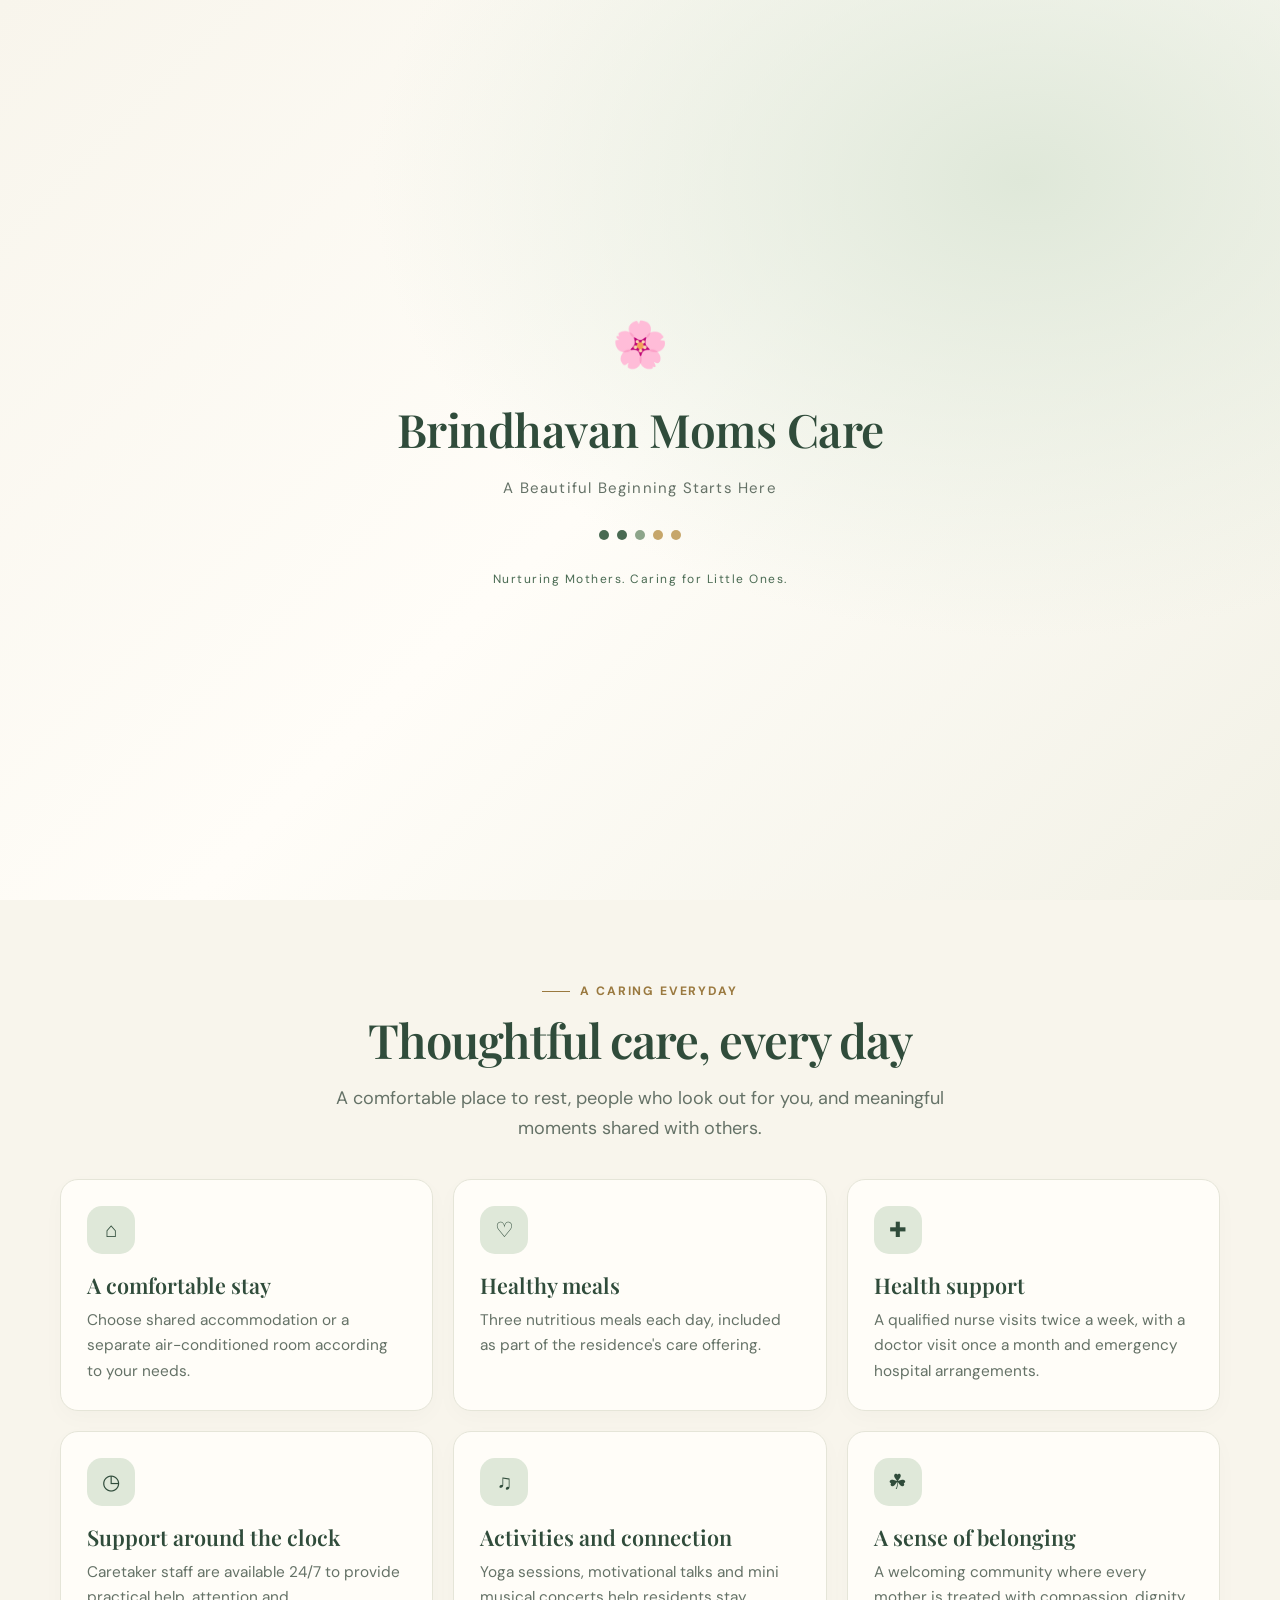
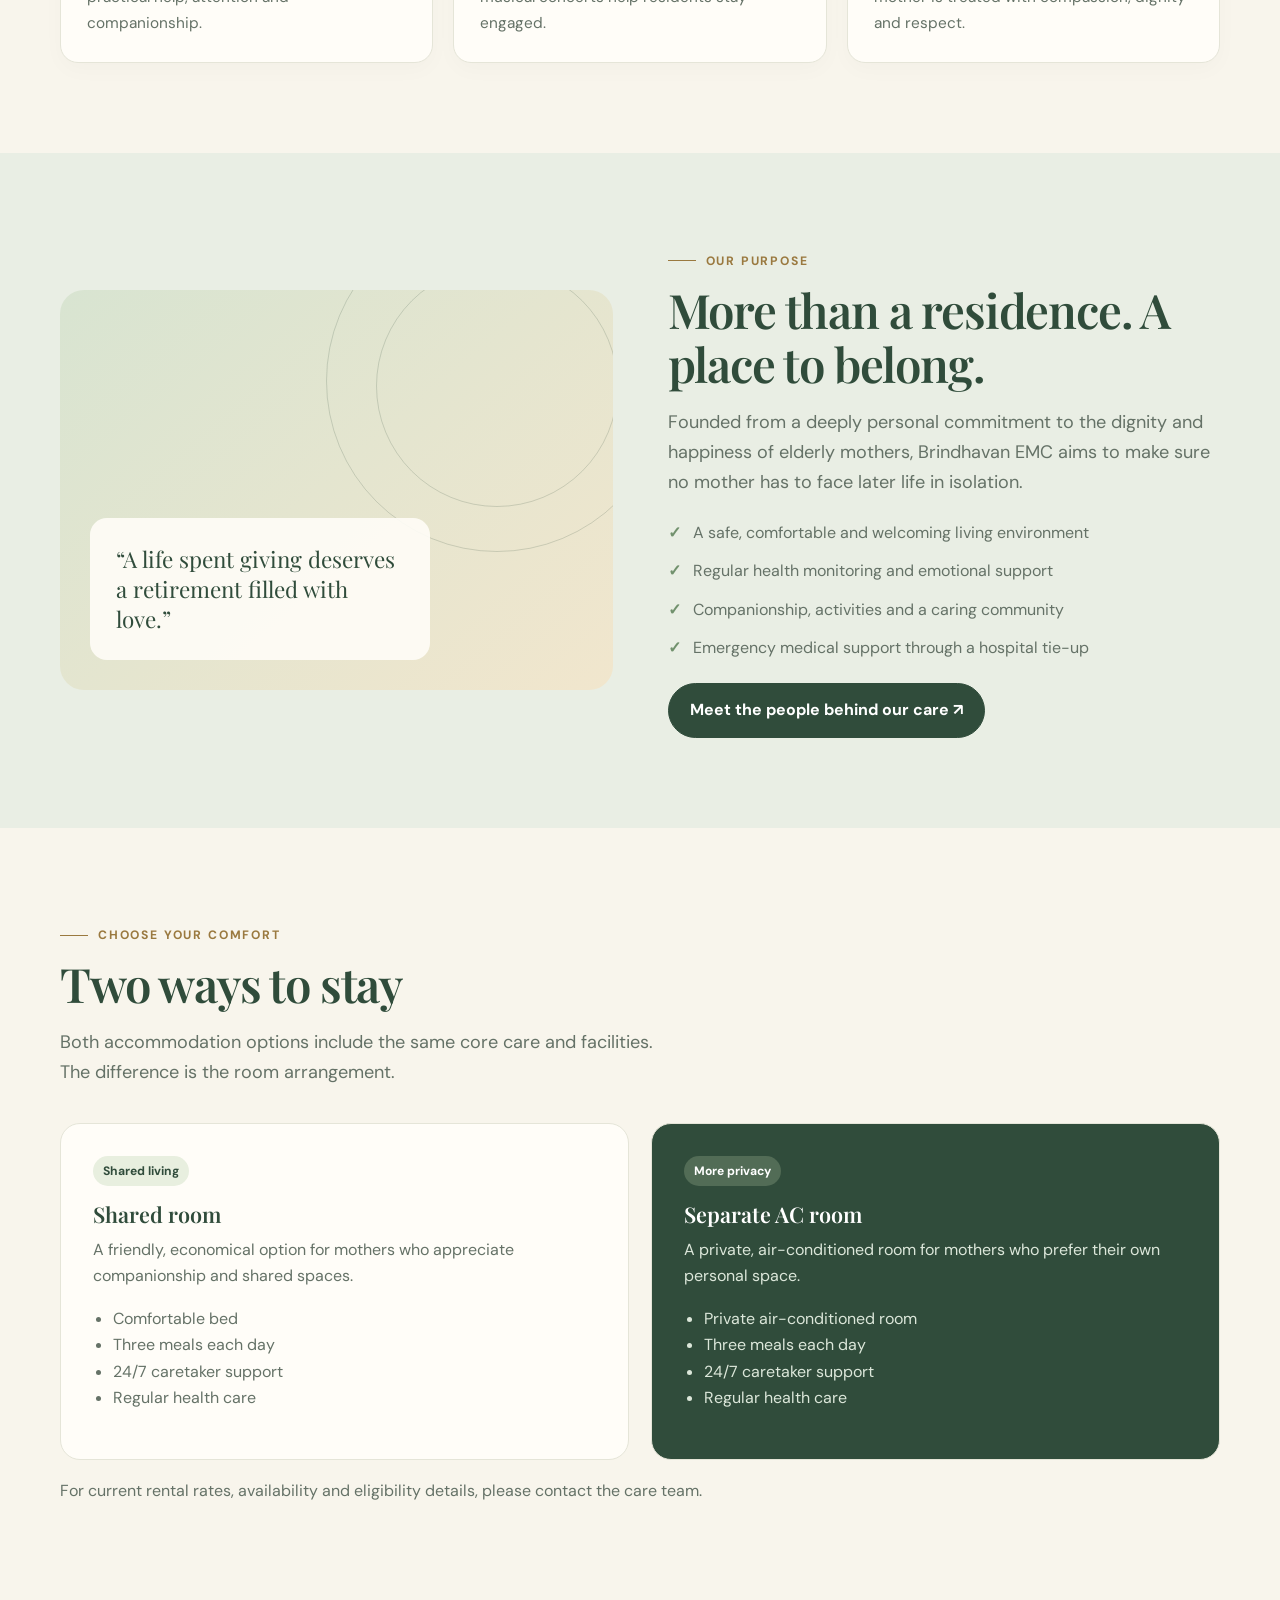
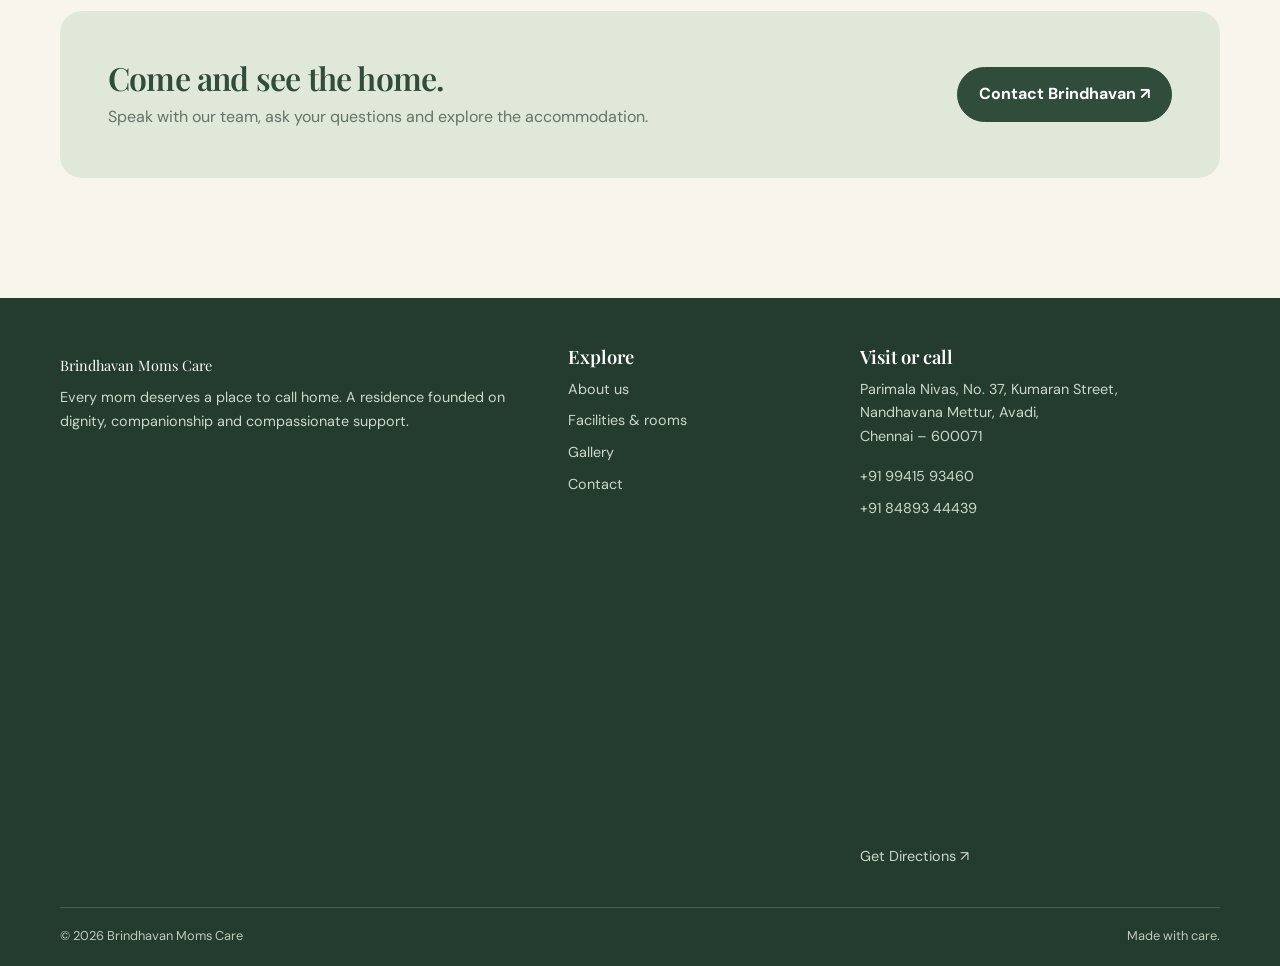
==== commit 78b4809b: "animation" ====
--- a/index.html
+++ b/index.html
@@ -8,18 +8,43 @@
         <title>
             Brindhavan Moms Care | A place to call home
         </title>
+        <link rel="icon" type="image/png" href="assets/favicon.png">
+    <link rel="shortcut icon" href="assets/favicon.ico">
+    <link rel="apple-touch-icon" href="favicon.png">
         <link rel="stylesheet" href="assets/style.css">
     </head>
     <body>
+        
+<!-- Welcome Intro Screen -->
+<div id="welcome-screen">
+    <div class="welcome-content">
+        <div class="welcome-icon">🌸</div>
+
+        <h1>Brindhavan Moms Care</h1>
+
+        <p class="welcome-tagline">
+            A Beautiful Beginning Starts Here
+        </p>
+
+        <div class="welcome-loader">
+        <span></span>
+        <span></span>
+        <span></span>
+        </div>
+
+        <span class="welcome-footer">
+            Nurturing Mothers. Caring for Little Ones.
+        </span>
+    </div>
+</div>
+
         <div class="topbar">
             <div class="container">
                 <span data-en="A place built on dignity, care and belonging" data-ta="மரியாதை, அக்கறை, அன்பு நிறைந்த இல்லம்">
                     A place built on dignity, care and belonging
                 </span>
                 <span class="top-right">
-                    <a href="tel:+919941593460">
-                        Call us: +91 99415 93460
-                    </a>
+                    <a href="tel:+919941593460" data-en="Call us: +91 99415 93460" data-ta="அழைக்கவும்: +91 99415 93460">Call us: +91 99415 93460</a>
                 </span>
             </div>
         </div>
@@ -28,12 +53,8 @@
                 <a class="brand" href="index.html">
                     <img src="assets/brindhavan-board.jpg" alt="Brindhavan Moms Care name board">
                     <span>
-                        <strong>
-                            Brindhavan Moms Care
-                        </strong>
-                        <small>
-                            Every mom deserves a place to call home
-                        </small>
+                        <strong data-en="Brindhavan Moms Care" data-ta="பிருந்தாவன் மாம்ஸ் கேர்">Brindhavan Moms Care</strong>
+                        <small data-en="Every mom deserves a place to call home" data-ta="ஒவ்வொரு அம்மாவுக்கும் தன் வீடு என்று சொல்ல ஓர் இடம் வேண்டும்">Every mom deserves a place to call home</small>
                     </span>
                 </a>
                 <nav class="nav" aria-label="Main navigation">
@@ -89,19 +110,22 @@
                                 <b class="check">
                                     ✓
                                 </b>
-                                24/7 caretaker support
+                                <span data-en="24/7 caretaker support" data-ta="24/7 பராமரிப்பாளர் ஆதரவு"> 
+                                    </span>
                             </span>
                             <span>
                                 <b class="check">
                                     ✓
                                 </b>
-                                Three meals daily
+                                <span data-en="Three meals daily" data-ta="தினமும் மூன்று வேளை உணவு">
+                                </span>
                             </span>
                             <span>
                                 <b class="check">
                                     ✓
                                 </b>
-                                Regular health visits
+                                <span data-en="Regular health visits" data-ta="முறையான உடல்நலப் பரிசோதனைகள்">
+                                </span>
                             </span>
                         </div>
                     </div>
@@ -110,12 +134,8 @@
                         </div>
                         <img class="hero-board" src="assets/brindhavan-board.jpg" alt="Brindhavan Moms Care signboard">
                         <div class="visual-note">
-                            <strong>
-                                Every mom matters.
-                            </strong>
-                            <small>
-                                A safe, caring home with room to belong.
-                            </small>
+                            <strong data-en="Every mom matters." data-ta="ஒவ்வொரு அம்மாவும் முக்கியம்.">Every mom matters.</strong>
+                            <small data-en="A safe, caring home with room to belong." data-ta="பாதுகாப்பான, அன்பான இல்லம்; இங்கு அனைவருக்கும் இடமுண்டு.">A safe, caring home with room to belong.</small>
                         </div>
                     </div>
                 </div>
@@ -123,82 +143,52 @@
             <section class="section">
                 <div class="container">
                     <div class="section-head center reveal">
-                        <span class="eyebrow">
-                            A caring everyday
-                        </span>
-                        <h2>
-                            Thoughtful care, every day
-                        </h2>
-                        <p class="lead">
-                            A comfortable place to rest, people who look out for you, and meaningful moments shared with others.
-                        </p>
+                        <span class="eyebrow" data-en="A caring everyday" data-ta="அன்பான அன்றாட வாழ்க்கை">A caring everyday</span>
+                        <h2 data-en="Thoughtful care, every day" data-ta="ஒவ்வொரு நாளும் அக்கறையான பராமரிப்பு">Thoughtful care, every day</h2>
+                        <p class="lead" data-en="A comfortable place to rest, people who look out for you, and meaningful moments shared with others." data-ta="ஓய்வெடுக்க வசதியான இடம், உங்களைக் கவனித்துக்கொள்ளும் மனிதர்கள், பிறருடன் பகிர்ந்துகொள்ளும் அர்த்தமுள்ள தருணங்கள்.">A comfortable place to rest, people who look out for you, and meaningful moments shared with others.</p>
                     </div>
                     <div class="cards">
                         <article class="card reveal">
                             <div class="icon-box">
                                 ⌂
                             </div>
-                            <h3>
-                                A comfortable stay
-                            </h3>
-                            <p>
-                                Choose shared accommodation or a separate air-conditioned room according to your needs.
-                            </p>
+                            <h3 data-en="A comfortable stay" data-ta="வசதியான தங்குமிடம்">A comfortable stay</h3>
+                            <p data-en="Choose shared accommodation or a separate air-conditioned room according to your needs." data-ta="உங்கள் தேவைக்கேற்ப பகிர்ந்த அறை அல்லது தனி குளிரூட்டப்பட்ட அறையைத் தேர்வு செய்யுங்கள்.">Choose shared accommodation or a separate air-conditioned room according to your needs.</p>
                         </article>
                         <article class="card reveal">
                             <div class="icon-box">
                                 ♡
                             </div>
-                            <h3>
-                                Healthy meals
-                            </h3>
-                            <p>
-                                Three nutritious meals each day, included as part of the residence's care offering.
-                            </p>
+                            <h3 data-en="Healthy meals" data-ta="ஆரோக்கியமான உணவு">Healthy meals</h3>
+                            <p data-en="Three nutritious meals each day, included as part of the residence&#x27;s care offering." data-ta="தினமும் மூன்று சத்தான வேளை உணவு, இல்லத்தின் பராமரிப்பில் அடங்கும்.">Three nutritious meals each day, included as part of the residence's care offering.</p>
                         </article>
                         <article class="card reveal">
                             <div class="icon-box">
                                 ✚
                             </div>
-                            <h3>
-                                Health support
-                            </h3>
-                            <p>
-                                A qualified nurse visits twice a week, with a doctor visit once a month and emergency hospital arrangements.
-                            </p>
+                            <h3 data-en="Health support" data-ta="உடல்நல உதவி">Health support</h3>
+                            <p data-en="A qualified nurse visits twice a week, with a doctor visit once a month and emergency hospital arrangements." data-ta="தகுதி பெற்ற செவிலியர் வாரம் இருமுறை வருகிறார்; மருத்துவர் மாதம் ஒருமுறை வருகிறார்; அவசர நேரத்தில் மருத்துவமனை ஏற்பாடும் உண்டு.">A qualified nurse visits twice a week, with a doctor visit once a month and emergency hospital arrangements.</p>
                         </article>
                         <article class="card reveal">
                             <div class="icon-box">
                                 ◷
                             </div>
-                            <h3>
-                                Support around the clock
-                            </h3>
-                            <p>
-                                Caretaker staff are available 24/7 to provide practical help, attention and companionship.
-                            </p>
+                            <h3 data-en="Support around the clock" data-ta="24 மணி நேர உதவி">Support around the clock</h3>
+                            <p data-en="Caretaker staff are available 24/7 to provide practical help, attention and companionship." data-ta="பராமரிப்பாளர்கள் 24 மணி நேரமும் நடைமுறை உதவி, கவனிப்பு, துணை ஆகியவற்றை வழங்க இருக்கிறார்கள்.">Caretaker staff are available 24/7 to provide practical help, attention and companionship.</p>
                         </article>
                         <article class="card reveal">
                             <div class="icon-box">
                                 ♫
                             </div>
-                            <h3>
-                                Activities and connection
-                            </h3>
-                            <p>
-                                Yoga sessions, motivational talks and mini musical concerts help residents stay engaged.
-                            </p>
+                            <h3 data-en="Activities and connection" data-ta="செயல்பாடுகளும் உறவுகளும்">Activities and connection</h3>
+                            <p data-en="Yoga sessions, motivational talks and mini musical concerts help residents stay engaged." data-ta="யோகா அமர்வுகள், ஊக்கமூட்டும் உரைகள், சிறிய இசை நிகழ்ச்சிகள் குடியிருப்பாளர்களை உற்சாகமாக ஈடுபடச் செய்கின்றன.">Yoga sessions, motivational talks and mini musical concerts help residents stay engaged.</p>
                         </article>
                         <article class="card reveal">
                             <div class="icon-box">
                                 ☘
                             </div>
-                            <h3>
-                                A sense of belonging
-                            </h3>
-                            <p>
-                                A welcoming community where every mother is treated with compassion, dignity and respect.
-                            </p>
+                            <h3 data-en="A sense of belonging" data-ta="சொந்தம் என்ற உணர்வு">A sense of belonging</h3>
+                            <p data-en="A welcoming community where every mother is treated with compassion, dignity and respect." data-ta="ஒவ்வொரு தாயும் இரக்கத்துடனும் கண்ணியத்துடனும் மரியாதையுடனும் நடத்தப்படும் அன்பான சமூகம்.">A welcoming community where every mother is treated with compassion, dignity and respect.</p>
                         </article>
                     </div>
                 </div>
@@ -207,125 +197,65 @@
                 <div class="container split">
                     <div class="art-panel reveal">
                         <div class="art-quote">
-                            <p>
-                                “A life spent giving deserves a retirement filled with love.”
-                            </p>
+                            <p data-en="“A life spent giving deserves a retirement filled with love.”" data-ta="“கொடுத்து வாழ்ந்த வாழ்க்கைக்கு, அன்பு நிறைந்த ஓய்வுக்காலம் தகும்.”">“A life spent giving deserves a retirement filled with love.”</p>
                         </div>
                     </div>
                     <div class="reveal">
-                        <span class="eyebrow">
-                            Our purpose
-                        </span>
-                        <h2>
-                            More than a residence. A place to belong.
-                        </h2>
-                        <p class="lead">
-                            Founded from a deeply personal commitment to the dignity and happiness of elderly mothers, Brindhavan EMC aims to make sure no mother has to face later life in isolation.
-                        </p>
+                        <span class="eyebrow" data-en="Our purpose" data-ta="எங்கள் நோக்கம்">Our purpose</span>
+                        <h2 data-en="More than a residence. A place to belong." data-ta="வெறும் தங்குமிடம் அல்ல. சொந்தம் என்று உணரும் இடம்.">More than a residence. A place to belong.</h2>
+                        <p class="lead" data-en="Founded from a deeply personal commitment to the dignity and happiness of elderly mothers, Brindhavan EMC aims to make sure no mother has to face later life in isolation." data-ta="முதிய தாய்மார்களின் கண்ணியம், மகிழ்ச்சி மீதான ஆழ்ந்த தனிப்பட்ட அர்ப்பணிப்பில் தொடங்கிய பிருந்தாவன் EMC, எந்தத் தாயும் முதுமையைத் தனிமையில் எதிர்கொள்ளக் கூடாது என்பதை உறுதி செய்ய விரும்புகிறது.">Founded from a deeply personal commitment to the dignity and happiness of elderly mothers, Brindhavan EMC aims to make sure no mother has to face later life in isolation.</p>
                         <ul class="check-list">
-                            <li>
-                                A safe, comfortable and welcoming living environment
-                            </li>
-                            <li>
-                                Regular health monitoring and emotional support
-                            </li>
-                            <li>
-                                Companionship, activities and a caring community
-                            </li>
-                            <li>
-                                Emergency medical support through a hospital tie-up
-                            </li>
+                            <li data-en="A safe, comfortable and welcoming living environment" data-ta="பாதுகாப்பான, வசதியான, வரவேற்கும் வாழ்விடம்">A safe, comfortable and welcoming living environment</li>
+                            <li data-en="Regular health monitoring and emotional support" data-ta="வழக்கமான உடல்நலக் கண்காணிப்பும் மன ஆதரவும்">Regular health monitoring and emotional support</li>
+                            <li data-en="Companionship, activities and a caring community" data-ta="துணை, செயல்பாடுகள், அக்கறையான சமூகம்">Companionship, activities and a caring community</li>
+                            <li data-en="Emergency medical support through a hospital tie-up" data-ta="மருத்துவமனை இணைப்பின் மூலம் அவசர மருத்துவ உதவி">Emergency medical support through a hospital tie-up</li>
                         </ul>
-                        <a class="btn" href="about.html">
-                            Meet the people behind our care ↗
-                        </a>
+                        <a class="btn" href="about.html" data-en="Meet the people behind our care ↗" data-ta="எங்கள் பராமரிப்புக்குப் பின்னால் உள்ளவர்களைச் சந்தியுங்கள் ↗">Meet the people behind our care ↗</a>
                     </div>
                 </div>
             </section>
             <section class="section">
                 <div class="container">
                     <div class="section-head reveal">
-                        <span class="eyebrow">
-                            Choose your comfort
-                        </span>
-                        <h2>
-                            Two ways to stay
-                        </h2>
-                        <p class="lead">
-                            Both accommodation options include the same core care and facilities. The difference is the room arrangement.
-                        </p>
+                        <span class="eyebrow" data-en="Choose your comfort" data-ta="உங்கள் வசதியைத் தேர்வு செய்யுங்கள்">Choose your comfort</span>
+                        <h2 data-en="Two ways to stay" data-ta="தங்க இரண்டு வழிகள்">Two ways to stay</h2>
+                        <p class="lead" data-en="Both accommodation options include the same core care and facilities. The difference is the room arrangement." data-ta="இரு தங்குமிட வகைகளிலும் அடிப்படைப் பராமரிப்பும் வசதிகளும் ஒன்றே. அறை அமைப்பு மட்டுமே வேறுபடும்.">Both accommodation options include the same core care and facilities. The difference is the room arrangement.</p>
                     </div>
                     <div class="room-grid">
                         <article class="room-card reveal">
-                            <span class="room-tag">
-                                Shared living
-                            </span>
-                            <h3>
-                                Shared room
-                            </h3>
-                            <p>
-                                A friendly, economical option for mothers who appreciate companionship and shared spaces.
-                            </p>
+                            <span class="room-tag" data-en="Shared living" data-ta="பகிர்ந்து வாழ்தல்">Shared living</span>
+                            <h3 data-en="Shared room" data-ta="பகிர்ந்த அறை">Shared room</h3>
+                            <p data-en="A friendly, economical option for mothers who appreciate companionship and shared spaces." data-ta="துணையையும் பகிர்ந்த இடங்களையும் விரும்பும் தாய்மார்களுக்கான நட்பான, சிக்கனமான தேர்வு.">A friendly, economical option for mothers who appreciate companionship and shared spaces.</p>
                             <ul>
-                                <li>
-                                    Comfortable bed
-                                </li>
-                                <li>
-                                    Three meals each day
-                                </li>
-                                <li>
-                                    24/7 caretaker support
-                                </li>
-                                <li>
-                                    Regular health care
-                                </li>
+                                <li data-en="Comfortable bed" data-ta="வசதியான படுக்கை">Comfortable bed</li>
+                                <li data-en="Three meals each day" data-ta="தினமும் மூன்று வேளை உணவு">Three meals each day</li>
+                                <li data-en="24/7 caretaker support" data-ta="24/7 பராமரிப்பாளர் உதவி">24/7 caretaker support</li>
+                                <li data-en="Regular health care" data-ta="வழக்கமான உடல்நலப் பராமரிப்பு">Regular health care</li>
                             </ul>
                         </article>
                         <article class="room-card featured reveal">
-                            <span class="room-tag">
-                                More privacy
-                            </span>
-                            <h3>
-                                Separate AC room
-                            </h3>
-                            <p>
-                                A private, air-conditioned room for mothers who prefer their own personal space.
-                            </p>
+                            <span class="room-tag" data-en="More privacy" data-ta="கூடுதல் தனிமை">More privacy</span>
+                            <h3 data-en="Separate AC room" data-ta="தனி குளிரூட்டப்பட்ட அறை">Separate AC room</h3>
+                            <p data-en="A private, air-conditioned room for mothers who prefer their own personal space." data-ta="தங்களுக்கென தனி இடத்தை விரும்பும் தாய்மார்களுக்கான தனிப்பட்ட, குளிரூட்டப்பட்ட அறை.">A private, air-conditioned room for mothers who prefer their own personal space.</p>
                             <ul>
-                                <li>
-                                    Private air-conditioned room
-                                </li>
-                                <li>
-                                    Three meals each day
-                                </li>
-                                <li>
-                                    24/7 caretaker support
-                                </li>
-                                <li>
-                                    Regular health care
-                                </li>
+                                <li data-en="Private air-conditioned room" data-ta="தனிப்பட்ட குளிரூட்டப்பட்ட அறை">Private air-conditioned room</li>
+                                <li data-en="Three meals each day" data-ta="தினமும் மூன்று வேளை உணவு">Three meals each day</li>
+                                <li data-en="24/7 caretaker support" data-ta="24/7 பராமரிப்பாளர் உதவி">24/7 caretaker support</li>
+                                <li data-en="Regular health care" data-ta="வழக்கமான உடல்நலப் பராமரிப்பு">Regular health care</li>
                             </ul>
                         </article>
                     </div>
-                    <p style="margin-top:18px;color:var(--muted)">
-                        For current rental rates, availability and eligibility details, please contact the care team.
-                    </p>
+                    <p style="margin-top:18px;color:var(--muted)" data-en="For current rental rates, availability and eligibility details, please contact the care team." data-ta="தற்போதைய வாடகை, இடம் இருப்பு, தகுதி விவரங்களுக்கு பராமரிப்புக் குழுவைத் தொடர்பு கொள்ளுங்கள்.">For current rental rates, availability and eligibility details, please contact the care team.</p>
                 </div>
             </section>
             <section class="section" style="padding-top:0">
                 <div class="container">
                     <div class="cta-band reveal">
                         <div>
-                            <h2>
-                                Come and see the home.
-                            </h2>
-                            <p>
-                                Speak with our team, ask your questions and explore the accommodation.
-                            </p>
-                        </div>
-                        <a class="btn" href="contact.html">
-                            Contact Brindhavan ↗
-                        </a>
+                            <h2 data-en="Come and see the home." data-ta="வந்து இல்லத்தைப் பாருங்கள்.">Come and see the home.</h2>
+                            <p data-en="Speak with our team, ask your questions and explore the accommodation." data-ta="எங்கள் குழுவுடன் பேசுங்கள், கேள்விகளைக் கேளுங்கள், தங்குமிடத்தைப் பாருங்கள்.">Speak with our team, ask your questions and explore the accommodation.</p>
+                        </div>
+                        <a class="btn" href="contact.html" data-en="Contact Brindhavan ↗" data-ta="பிருந்தாவனைத் தொடர்பு கொள்ளுங்கள் ↗">Contact Brindhavan ↗</a>
                     </div>
                 </div>
             </section>
@@ -334,40 +264,22 @@
             <div class="container">
                 <div class="footer-grid">
                     <div>
-                        <a class="footer-brand" href="index.html">
-                            Brindhavan Moms Care
-                        </a>
+                        <a class="footer-brand" href="index.html" data-en="Brindhavan Moms Care" data-ta="பிருந்தாவன் மாம்ஸ் கேர்">Brindhavan Moms Care</a>
+                        <p data-en="Every mom deserves a place to call home. A residence founded on dignity, companionship and compassionate support." data-ta="ஒவ்வொரு அம்மாவுக்கும் தன் வீடு என்று சொல்ல ஓர் இடம் வேண்டும். கண்ணியம், துணை, இரக்கமான ஆதரவின் மீது அமைந்த இல்லம்.">Every mom deserves a place to call home. A residence founded on dignity, companionship and compassionate support.</p>
+                    </div>
+                    <div>
+                        <h3 data-en="Explore" data-ta="பக்கங்கள்">Explore</h3>
+                        <a href="about.html" data-en="About us" data-ta="எங்களைப் பற்றி">About us</a>
+                        <a href="facilities.html" data-en="Facilities &amp; rooms" data-ta="வசதிகளும் அறைகளும்">Facilities &amp; rooms</a>
+                        <a href="gallery.html" data-en="Gallery" data-ta="புகைப்படங்கள்">Gallery</a>
+                        <a href="contact.html" data-en="Contact" data-ta="தொடர்பு">Contact</a>
+                    </div>
+                    <div>
+                        <h3 data-en="Visit or call" data-ta="வாருங்கள் அல்லது அழையுங்கள்">Visit or call</h3>
                         <p>
-                            Every mom deserves a place to call home. A residence founded on dignity, companionship and compassionate support.
-                        </p>
-                    </div>
-                    <div>
-                        <h3>
-                            Explore
-                        </h3>
-                        <a href="about.html">
-                            About us
-                        </a>
-                        <a href="facilities.html">
-                            Facilities
-                            &
-                            rooms
-                        </a>
-                        <a href="gallery.html">
-                            Gallery
-                        </a>
-                        <a href="contact.html">
-                            Contact
-                        </a>
-                    </div>
-                    <div>
-                        <h3>
-                            Visit or call
-                        </h3>
-                        <p>
-                            Parimala Nivas, No. 37, Kumaran Street,
+                            <span data-en="Parimala Nivas, No. 37, Kumaran Street," data-ta="பரிமளா நிவாஸ், எண் 37, குமரன் தெரு,">Parimala Nivas, No. 37, Kumaran Street,</span>
                             <br>
-                            Nandhavana Mettur, Avadi,
+                            <span data-en="Nandhavana Mettur, Avadi," data-ta="நந்தவனம் மேட்டூர், ஆவடி,">Nandhavana Mettur, Avadi,</span>
                             <br>
                             Chennai – 600071
                         </p>
@@ -389,9 +301,7 @@
                 referrerpolicy="no-referrer-when-downgrade">
             </iframe>
         </div>
-                        <a target="_blank" rel="noopener" href="https://www.google.com/maps/search/?api=1&query=Parimala+Nivas+Kumaran+Street+Nandhavana+Mettur+Avadi+Chennai+600071">
-                            Get Directions ↗
-                        </a>
+                        <a target="_blank" rel="noopener" href="https://www.google.com/maps/search/?api=1&query=Parimala+Nivas+Kumaran+Street+Nandhavana+Mettur+Avadi+Chennai+600071" data-en="Get Directions ↗" data-ta="வழிகாட்டுதல் பெற ↗">Get Directions ↗</a>
                     </div>
                 </div>
                 <div class="copyright">
@@ -401,19 +311,13 @@
                         </span>
                         Brindhavan Moms Care
                     </span>
-                    <span>
-                        Made with care.
-                    </span>
+                    <span data-en="Made with care." data-ta="அன்புடன் உருவாக்கப்பட்டது.">Made with care.</span>
                 </div>
             </div>
         </footer>
         <div class="mobile-cta">
-            <a class="btn" href="tel:+919941593460">
-                ☎ Call us
-            </a>
-            <a class="btn gold" href="https://wa.me/919941593460" target="_blank" rel="noopener">
-                WhatsApp ↗
-            </a>
+            <a class="btn" href="tel:+919941593460" data-en="☎ Call us" data-ta="☎ அழைக்க">☎ Call us</a>
+            <a class="btn gold" href="https://wa.me/919941593460" target="_blank" rel="noopener" data-en="WhatsApp ↗" data-ta="வாட்ஸ்அப் ↗">WhatsApp ↗</a>
         </div>
         <script src="assets/script.js">
         </script>
--- a/assets/style.css
+++ b/assets/style.css
@@ -1033,3 +1033,207 @@
         transition:none!important
     }
 }
+
+
+
+/* ===== Brindhavan Moms Care Welcome Animation ===== */
+
+#welcome-screen {
+    position: fixed;
+    inset: 0;
+    z-index: 99999;
+
+    display: flex;
+    align-items: center;
+    justify-content: center;
+
+    background:
+        radial-gradient(
+            ellipse at 80% 20%,
+            #dfe8d9 0%,
+            transparent 45%
+        ),
+        linear-gradient(
+            135deg,
+            #f8f5ec 0%,
+            #fffdf8 50%,
+            #f2f1e6 100%
+        );
+
+    transition: opacity 1s ease, visibility 1s ease;
+}
+
+/* Welcome content */
+
+.welcome-content {
+    text-align: center;
+    padding: 24px;
+
+    animation: welcomeReveal 1.5s ease forwards;
+}
+
+/* Floral icon */
+
+.welcome-icon {
+    font-size: 45px;
+    margin-bottom: 20px;
+
+    animation: flowerFloat 2.5s ease-in-out infinite;
+}
+
+/* Brand heading */
+
+.welcome-content h1 {
+    font-family: 'Playfair Display', serif;
+    font-size: clamp(28px, 5vw, 46px);
+
+    font-weight: 600;
+    color: #304c3b;
+
+    letter-spacing: -0.5px;
+    line-height: 1.2;
+
+    margin: 18px 0;
+}
+
+/* Welcome tagline */
+
+.welcome-tagline {
+    font-family: 'DM Sans', sans-serif;
+    font-size: 15px;
+
+    color: #657267;
+    letter-spacing: 1.2px;
+
+    margin-bottom: 30px;
+}
+
+/* Elegant gold loading spinner */
+
+.welcome-loader {
+    display: flex;
+    align-items: center;
+    justify-content: center;
+    gap: 8px;
+    width: 100%;
+    margin: 0 auto 25px;
+}
+
+.welcome-loader span {
+    width: 10px;
+    height: 10px;
+    background: #496a52;
+    border-radius: 50%;
+    animation: pulseDots 1.2s ease-in-out infinite;
+}
+
+.welcome-loader span:nth-child(2) {
+    animation-delay: 0.15s;
+    background: #8da58a;
+}
+
+.welcome-loader span:nth-child(3) {
+    animation-delay: 0.3s;
+    background: #c6a66a;
+}
+
+.welcome-loader::before,
+.welcome-loader::after {
+    content: '';
+    width: 10px;
+    height: 10px;
+    background: #496a52;
+    border-radius: 50%;
+    animation: pulseDots 1.2s ease-in-out infinite;
+}
+
+.welcome-loader::after {
+    background: #c6a66a;
+    animation-delay: 0.3s;
+}
+
+/* Footer text */
+
+.welcome-footer {
+    font-family: 'DM Sans', sans-serif;
+    font-size: 12px;
+
+    color: #496a52;
+    letter-spacing: 1.5px;
+}
+
+/* Smooth transition to homepage */
+
+#welcome-screen.hide-welcome {
+    opacity: 0;
+    visibility: hidden;
+    pointer-events: none;
+}
+
+/* Animations */
+
+@keyframes pulseDots {
+    0%, 100% {
+        opacity: 0.3;
+        transform: scale(0.7);
+    }
+
+    50% {
+        opacity: 1;
+        transform: scale(1.2);
+    }
+}
+
+@keyframes welcomeReveal {
+    from {
+        opacity: 0;
+        transform: translateY(25px);
+    }
+
+    to {
+        opacity: 1;
+        transform: translateY(0);
+    }
+}
+
+@keyframes flowerFloat {
+    0%, 100% {
+        transform: translateY(0);
+    }
+
+    50% {
+        transform: translateY(-10px);
+    }
+}
+
+/* Mobile responsiveness */
+
+@media (max-width: 680px) {
+    .welcome-content {
+        padding: 20px;
+    }
+
+    .welcome-content h1 {
+        font-size: 30px;
+    }
+
+    .welcome-tagline {
+        font-size: 13px;
+        letter-spacing: 0.5px;
+    }
+
+    .welcome-footer {
+        font-size: 11px;
+        letter-spacing: 1px;
+    }
+}
+
+/* Accessibility */
+
+@media (prefers-reduced-motion: reduce) {
+    #welcome-screen *,
+    #welcome-screen {
+        animation: none !important;
+        transition: none !important;
+    }
+}
